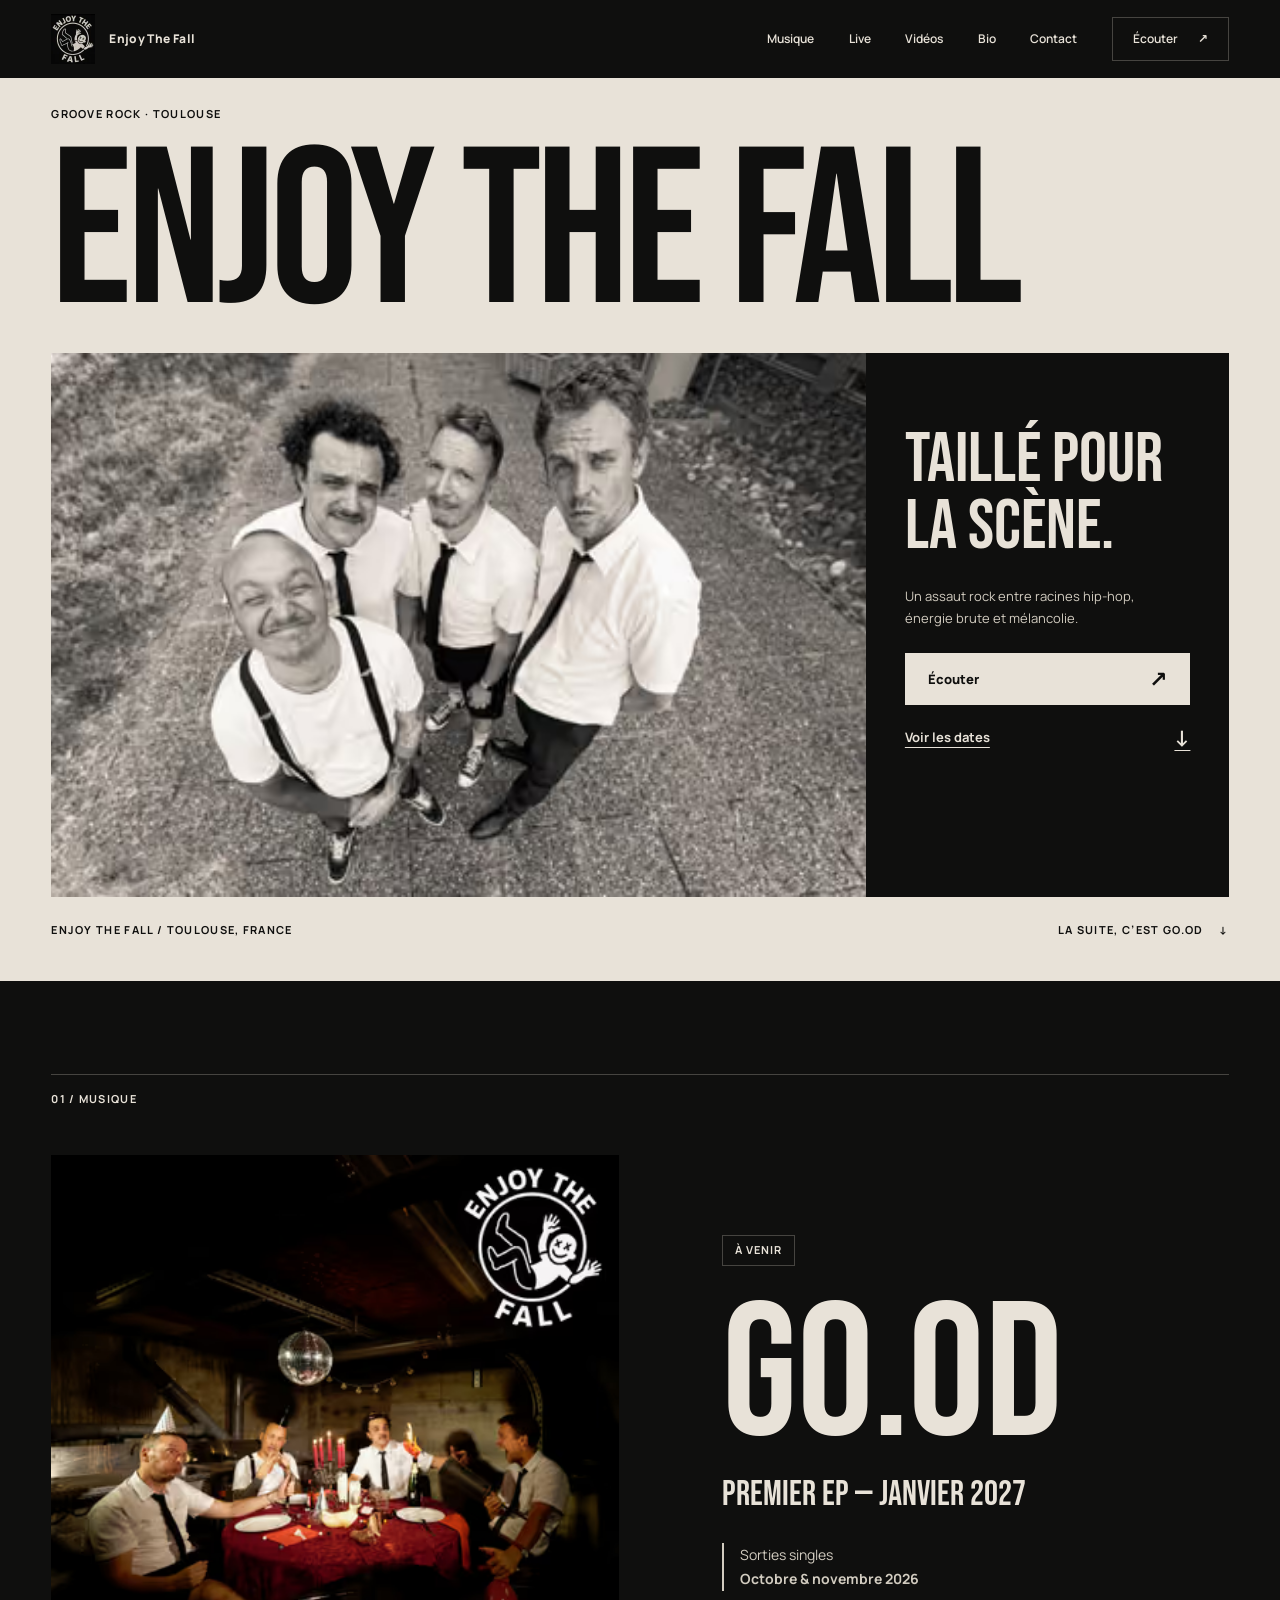
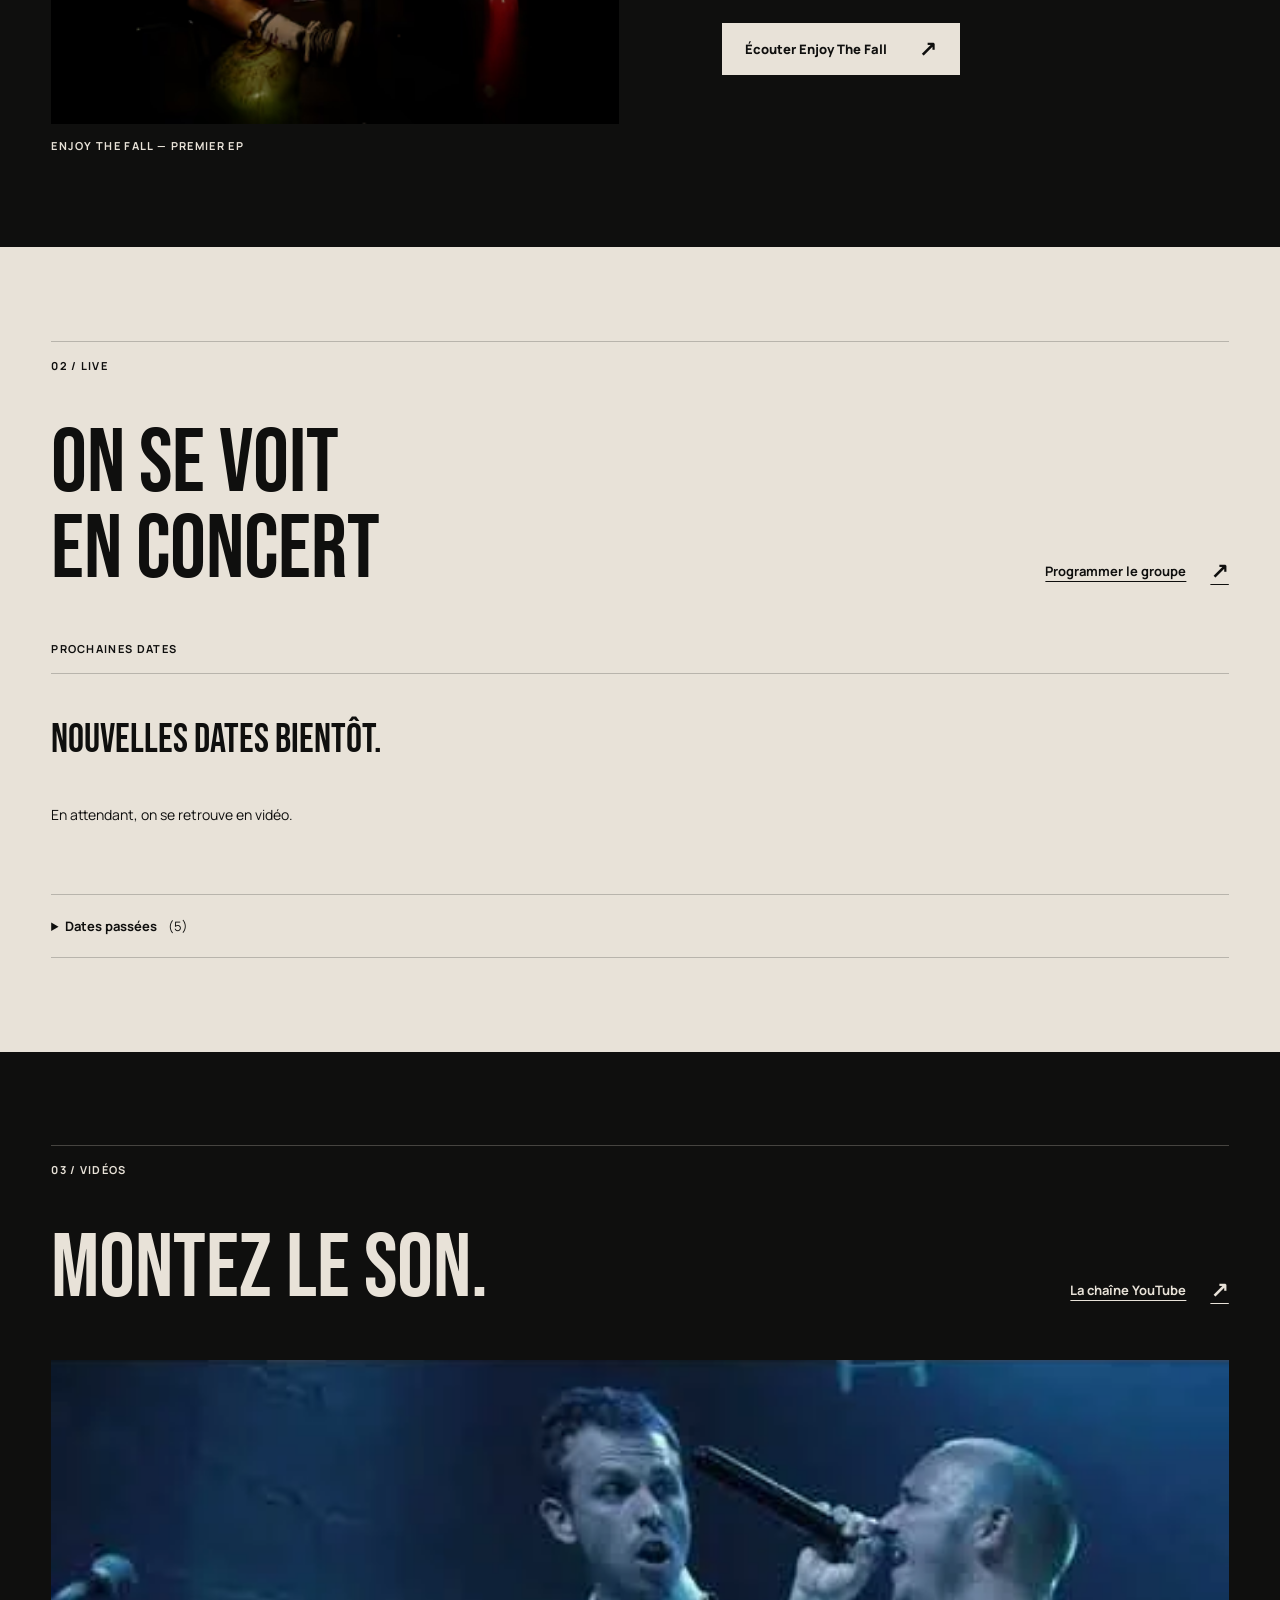
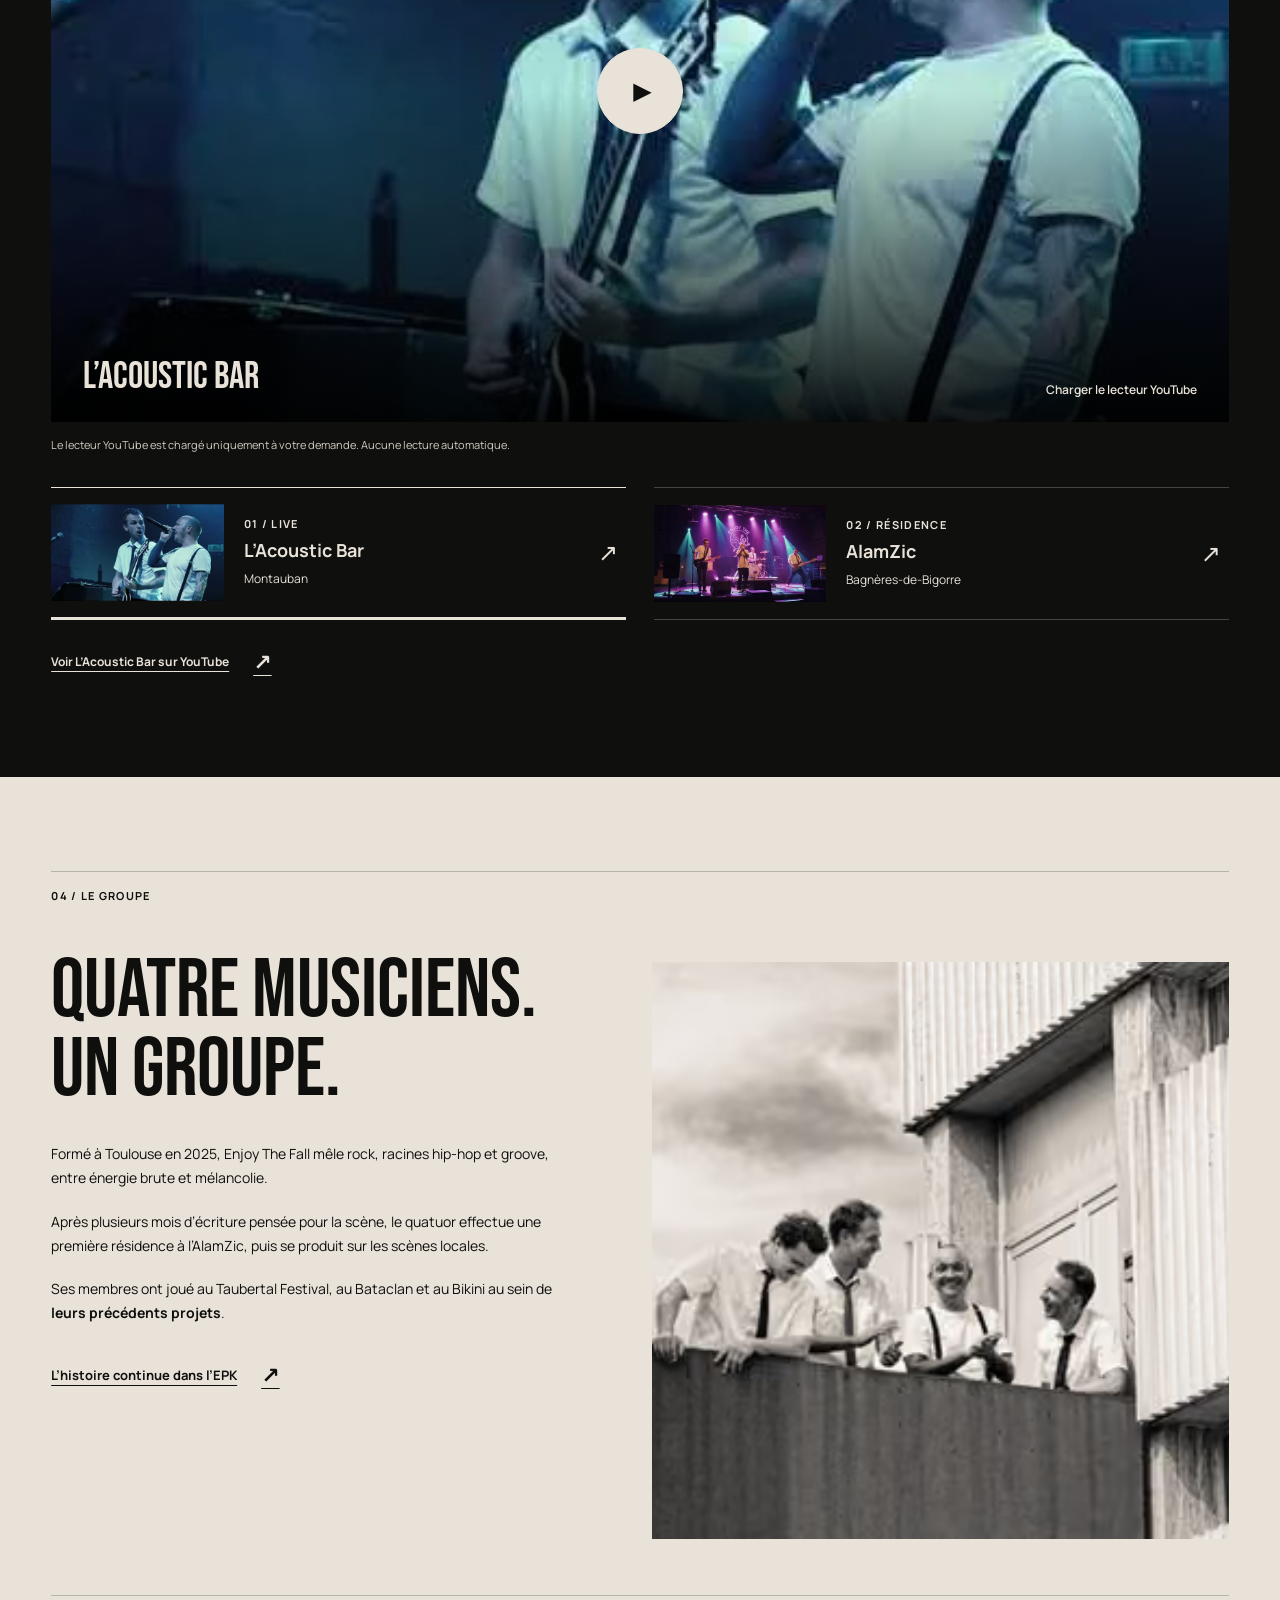
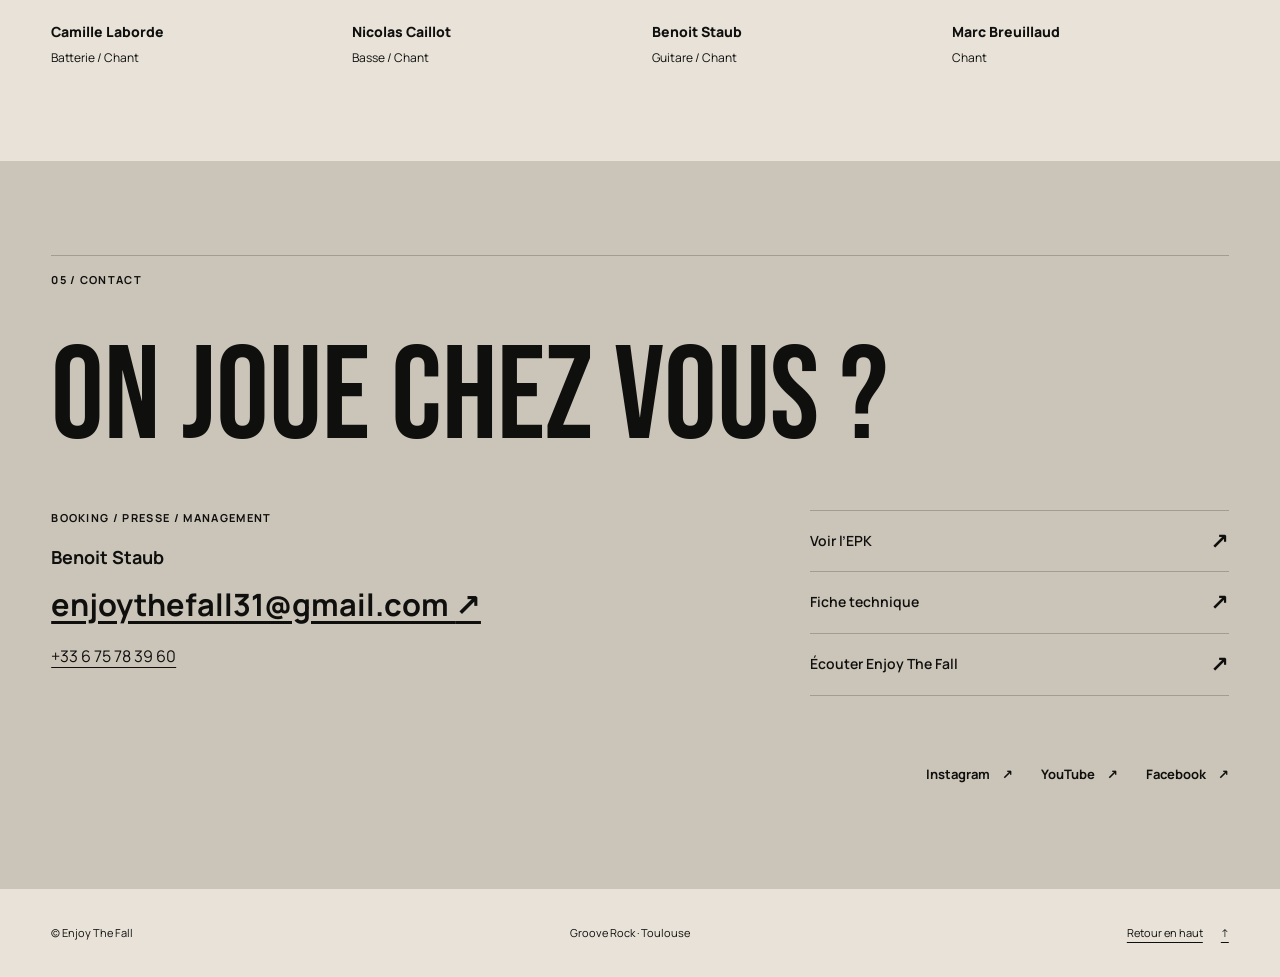
==== index.html @ 7d857353 "Agent Host changes for agents/site-build-and-inspection-process" ====
<!DOCTYPE html>
<html lang="fr">
<head>
  <meta charset="utf-8">
  <meta name="viewport" content="width=device-width, initial-scale=1">
  <title>Enjoy The Fall — Groupe Groove Rock à Toulouse | GO.OD</title>
  <meta name="description" content="Enjoy The Fall, quatuor groove rock de Toulouse aux racines hip-hop. Découvrez le live, les vidéos et GO.OD, premier EP prévu en janvier 2027.">
  <meta name="robots" content="index, follow">
  <!-- URL de publication configurable avec tools/configure-domain.mjs. -->
  <link rel="canonical" href="https://calabo-act21.github.io/enjoy-the-fall-codex-project/">
  <meta property="og:type" content="website">
  <meta property="og:locale" content="fr_FR">
  <meta property="og:site_name" content="Enjoy The Fall">
  <meta property="og:title" content="Enjoy The Fall — Groove Rock · Toulouse">
  <meta property="og:description" content="Du groove, de l’énergie brute, des racines hip-hop. Live, vidéos et GO.OD, premier EP prévu en janvier 2027.">
  <meta property="og:url" content="https://calabo-act21.github.io/enjoy-the-fall-codex-project/">
  <meta property="og:image" content="https://calabo-act21.github.io/enjoy-the-fall-codex-project/assets/images/social.jpg">
  <meta property="og:image:width" content="1200">
  <meta property="og:image:height" content="630">
  <meta property="og:image:alt" content="Les quatre membres d’Enjoy The Fall, photographiés en plongée.">
  <meta name="twitter:card" content="summary_large_image">
  <meta name="twitter:title" content="Enjoy The Fall — Groove Rock · Toulouse">
  <meta name="twitter:description" content="Un assaut rock aux racines hip-hop. Découvrez le groupe, les dates et le premier EP GO.OD, prévu en janvier 2027.">
  <meta name="twitter:image" content="https://calabo-act21.github.io/enjoy-the-fall-codex-project/assets/images/social.jpg">
  <meta name="twitter:image:alt" content="Les quatre membres d’Enjoy The Fall, photographiés en plongée.">
  <meta name="theme-color" content="#0f0f0e">
  <link rel="icon" type="image/png" sizes="32x32" href="assets/icons/favicon-32.png">
  <link rel="apple-touch-icon" href="assets/icons/apple-touch-icon.png">
  <link rel="manifest" href="site.webmanifest">
  <link rel="preload" href="assets/fonts/bebas-neue-latin.woff2" as="font" type="font/woff2" crossorigin>
  <script>document.documentElement.classList.add("js");</script>
  <link rel="stylesheet" href="styles.css">
  <script src="script.js" defer></script>
  <script type="application/ld+json">
  {
    "@context": "https://schema.org",
    "@type": "MusicGroup",
    "@id": "https://calabo-act21.github.io/enjoy-the-fall-codex-project/#groupe",
    "name": "Enjoy The Fall",
    "url": "https://calabo-act21.github.io/enjoy-the-fall-codex-project/",
    "description": "Quatuor toulousain formé en 2025, entre groove rock, racines hip-hop, énergie brute et mélancolie.",
    "foundingDate": "2025",
    "foundingLocation": {"@type": "Place", "name": "Toulouse, France"},
    "genre": ["Rock", "Groove Rock"],
    "image": "https://calabo-act21.github.io/enjoy-the-fall-codex-project/assets/images/social.jpg",
    "logo": "https://calabo-act21.github.io/enjoy-the-fall-codex-project/assets/icons/icon-512.png",
    "member": [
      {"@type": "Person", "name": "Camille Laborde", "jobTitle": "Batterie / Chant"},
      {"@type": "Person", "name": "Nicolas Caillot", "jobTitle": "Basse / Chant"},
      {"@type": "Person", "name": "Benoit Staub", "jobTitle": "Guitare / Chant"},
      {"@type": "Person", "name": "Marc Breuillaud", "jobTitle": "Chant"}
    ],
    "sameAs": [
      "https://www.facebook.com/profile.php?id=61582403791190",
      "https://www.instagram.com/enjoy_the_fall_/",
      "https://www.youtube.com/@EnjoyTheFall.31"
    ],
    "contactPoint": {
      "@type": "ContactPoint",
      "contactType": "Booking / Presse / Management",
      "email": "enjoythefall31@gmail.com",
      "telephone": "+33675783960"
    }
  }
  </script>
</head>
<body>
  <a class="skip-link" href="#contenu">Aller au contenu</a>
  <header class="site-header">
    <a class="brand" href="#accueil" aria-label="Enjoy The Fall — accueil">
      <img src="assets/images/logo.webp" alt="" width="44" height="50">
      <span>Enjoy The Fall</span>
    </a>
    <button class="menu-toggle" type="button" aria-expanded="false" aria-controls="navigation" hidden>Menu <span aria-hidden="true">+</span></button>
    <nav id="navigation" aria-label="Navigation principale">
      <a href="#musique">Musique</a>
      <a href="#live">Live</a>
      <a href="#videos">Vidéos</a>
      <a href="#bio">Bio</a>
      <a href="#contact">Contact</a>
      <a class="nav-cta" href="https://push.fm/fl/enjoythefall">Écouter <span aria-hidden="true">↗</span></a>
    </nav>
  </header>

  <main id="contenu" tabindex="-1">
    <section class="hero wrap" id="accueil" aria-labelledby="hero-title">
      <div class="eyebrow hero-kicker"><span>Groove Rock · Toulouse</span><span aria-hidden="true"></span></div>
      <h1 id="hero-title">Enjoy The Fall</h1>
      <div class="hero-grid">
        <picture>
          <source type="image/avif" srcset="assets/images/hero-400.avif 400w, assets/images/hero-640.avif 640w, assets/images/hero-960.avif 960w, assets/images/hero-1280.avif 1280w, assets/images/hero-1920.avif 1920w" sizes="(min-width: 1600px) 1020px, (min-width: 900px) 64vw, (min-width: 500px) 92vw, calc(100vw - 40px)">
          <img class="hero-photo" src="assets/images/hero-1280.webp" srcset="assets/images/hero-400.webp 400w, assets/images/hero-640.webp 640w, assets/images/hero-960.webp 960w, assets/images/hero-1280.webp 1280w, assets/images/hero-1920.webp 1920w" sizes="(min-width: 1600px) 1020px, (min-width: 900px) 64vw, (min-width: 500px) 92vw, calc(100vw - 40px)" width="2048" height="1365" alt="Enjoy The Fall : les quatre musiciens en chemises blanches, regards tournés vers l’objectif." fetchpriority="high">
        </picture>
        <div class="hero-note">
          <p class="display hero-statement">Taillé pour la scène.</p>
          <p>Un assaut rock entre racines hip-hop, énergie brute et mélancolie.</p>
          <div class="hero-actions">
            <a class="button button-light" href="https://push.fm/fl/enjoythefall">Écouter <span aria-hidden="true">↗</span></a>
            <a class="text-link" href="#live">Voir les dates <span aria-hidden="true">↓</span></a>
          </div>
        </div>
      </div>
      <div class="hero-caption eyebrow"><span>Enjoy The Fall / Toulouse, France</span><a href="#musique">La suite, c’est GO.OD <span aria-hidden="true">↓</span></a></div>
    </section>

    <section class="release dark section" id="musique" aria-labelledby="release-title">
      <div class="wrap">
        <div class="section-top"><span class="eyebrow">01 / Musique</span><span class="eyebrow" aria-hidden="true"></span></div>
        <div class="release-grid">
          <figure class="release-art">
            <picture>
              <source type="image/avif" srcset="assets/images/good-400.avif 400w, assets/images/good-640.avif 640w, assets/images/good-960.avif 960w, assets/images/good-1280.avif 1280w" sizes="(min-width: 1600px) 710px, (min-width: 600px) 45vw, (min-width: 500px) 92vw, calc(100vw - 40px)">
              <img src="assets/images/good-1280.webp" srcset="assets/images/good-400.webp 400w, assets/images/good-640.webp 640w, assets/images/good-960.webp 960w, assets/images/good-1280.webp 1280w" sizes="(min-width: 1600px) 710px, (min-width: 600px) 45vw, (min-width: 500px) 92vw, calc(100vw - 40px)" width="2048" height="2048" alt="Visuel de GO.OD : Enjoy The Fall autour d’une table de fête, sous une boule à facettes." loading="lazy" decoding="async">
            </picture>
            <figcaption class="eyebrow">Enjoy The Fall — Premier EP</figcaption>
          </figure>
          <div class="release-copy">
            <span class="tag">À venir</span>
            <h2 id="release-title">GO.OD</h2>
            <p class="release-date display">Premier EP — Janvier 2027</p>
            <p class="release-singles">Sorties singles<br><strong>Octobre &amp; novembre 2026</strong></p>
            <a class="button button-light" href="https://push.fm/fl/enjoythefall">Écouter Enjoy The Fall <span aria-hidden="true">↗</span></a>
          </div>
        </div>
      </div>
    </section>

    <section class="live section wrap" id="live" aria-labelledby="live-title">
      <div class="section-top"><span class="eyebrow">02 / Live</span><span class="eyebrow" aria-hidden="true"></span></div>
      <div class="section-heading">
        <h2 id="live-title">On se voit<br>en concert</h2>
        <a class="text-link" href="#contact">Programmer le groupe <span aria-hidden="true">↗</span></a>
      </div>
      <div id="live-dynamic" hidden>
        <h3 class="eyebrow agenda-title">Prochaines dates</h3>
        <ul id="upcoming-shows" class="show-list"></ul>
        <p id="no-shows" class="empty-state" hidden>Nouvelles dates bientôt.<br><span>En attendant, on se retrouve en vidéo.</span></p>
        <details class="past-shows">
          <summary>Dates passées <span id="past-count"></span></summary>
          <ul id="past-shows" class="show-list"></ul>
        </details>
      </div>
      <div id="live-static">
        <h3 class="eyebrow agenda-title">L’agenda — repères 2025 / 2026</h3>
        <ul class="show-list">
          <li><time datetime="2026-10-03">03 octobre 2026</time><div><h3>Le Survolté Festival</h3></div><a class="show-note text-link" href="https://lesurvoltefestival.org/">Site du festival</a></li>
          <li><time datetime="2026-06-25">25 juin 2026</time><div><h3>Little O’Clock</h3><p>Toulouse</p></div></li>
          <li><time datetime="2026-05-07">07 mai 2026</time><div><h3>L’Engrenage</h3><p>Balma</p></div></li>
          <li><time datetime="2026-04-25">25 avril 2026</time><div><h3>L’Acoustic Bar</h3><p>Montauban</p></div></li>
          <li><time datetime="2025-11">Novembre 2025</time><div><h3>AlamZic</h3><p>Bagnères-de-Bigorre</p></div></li>
        </ul>
      </div>
    </section>

    <section class="videos dark section" id="videos" aria-labelledby="videos-title">
      <div class="wrap">
        <div class="section-top"><span class="eyebrow">03 / Vidéos</span><span class="eyebrow" aria-hidden="true"></span></div>
        <div class="section-heading">
          <h2 id="videos-title">Montez le son.</h2>
          <a class="text-link" href="https://www.youtube.com/@EnjoyTheFall.31">La chaîne YouTube <span aria-hidden="true">↗</span></a>
        </div>
        <div class="video-player" id="video-player">
          <a class="video-facade" id="video-load" href="https://youtu.be/vGwLCD93alA">
            <img src="assets/images/video-acoustic.webp" width="480" height="360" alt="" loading="lazy">
            <span class="play-icon" aria-hidden="true">▶</span>
            <span class="facade-caption">L’Acoustic Bar <span>Voir sur YouTube</span></span>
          </a>
        </div>
        <p class="video-privacy" id="video-help">Le lecteur YouTube est chargé uniquement à votre demande. Aucune lecture automatique.</p>
        <p class="visually-hidden" id="video-status" role="status"></p>
        <div class="video-options" role="group" aria-label="Choisir une vidéo">
          <a class="video-option" href="https://youtu.be/vGwLCD93alA" data-video-id="vGwLCD93alA" data-title="L’Acoustic Bar" data-image="assets/images/video-acoustic.webp">
            <img src="assets/images/video-acoustic.webp" alt="" width="480" height="360" loading="lazy">
            <span><span class="eyebrow">01 / Live</span><strong>L’Acoustic Bar</strong><span>Montauban</span></span><span class="option-arrow" aria-hidden="true">↗</span>
          </a>
          <a class="video-option" href="https://youtu.be/pKaZUr1MH4o" data-video-id="pKaZUr1MH4o" data-title="AlamZic" data-image="assets/images/video-alamzic.webp">
            <img src="assets/images/video-alamzic.webp" alt="" width="480" height="360" loading="lazy">
            <span><span class="eyebrow">02 / Résidence</span><strong>AlamZic</strong><span>Bagnères-de-Bigorre</span></span><span class="option-arrow" aria-hidden="true">↗</span>
          </a>
        </div>
        <a class="text-link video-external" id="video-external" href="https://youtu.be/vGwLCD93alA">Voir L’Acoustic Bar sur YouTube <span aria-hidden="true">↗</span></a>
      </div>
    </section>

    <section class="bio section wrap" id="bio" aria-labelledby="bio-title">
      <div class="section-top"><span class="eyebrow">04 / Le groupe</span><span class="eyebrow" aria-hidden="true"></span></div>
      <div class="bio-grid">
        <div class="bio-copy">
          <h2 id="bio-title">Quatre Musiciens.<br>Un groupe.</h2>
          <p>Formé à Toulouse en 2025, Enjoy The Fall mêle rock, racines hip-hop et groove, entre énergie brute et mélancolie.</p>
          <p>Après plusieurs mois d’écriture pensée pour la scène, le quatuor effectue une première résidence à l’AlamZic, puis se produit sur les scènes locales.</p>
          <p>Ses membres ont joué au Taubertal Festival, au Bataclan et au Bikini au sein de <strong>leurs précédents projets</strong>.</p>
          <a class="text-link" href="https://www.canva.com/design/DAHS1Ci-k8A/EWjfq9eXTHCa2ak3pogOVA/view">L’histoire continue dans l’EPK <span aria-hidden="true">↗</span></a>
        </div>
        <figure class="bio-photo">
          <picture>
            <source type="image/avif" srcset="assets/images/bio-400.avif 400w, assets/images/bio-640.avif 640w, assets/images/bio-960.avif 960w, assets/images/bio-1280.avif 1280w" sizes="(min-width: 1600px) 720px, (min-width: 900px) 46vw, (min-width: 500px) 92vw, calc(100vw - 40px)">
            <img src="assets/images/bio-1280.webp" srcset="assets/images/bio-400.webp 400w, assets/images/bio-640.webp 640w, assets/images/bio-960.webp 960w, assets/images/bio-1280.webp 1280w" sizes="(min-width: 1600px) 720px, (min-width: 900px) 46vw, (min-width: 500px) 92vw, calc(100vw - 40px)" width="2048" height="1365" alt="Les quatre membres d’Enjoy The Fall partagent un moment complice sur un balcon de béton." loading="lazy" decoding="async">
          </picture>
        </figure>
      </div>
      <dl class="members">
        <div><dt>Camille Laborde</dt><dd>Batterie / Chant</dd></div>
        <div><dt>Nicolas Caillot</dt><dd>Basse / Chant</dd></div>
        <div><dt>Benoit Staub</dt><dd>Guitare / Chant</dd></div>
        <div><dt>Marc Breuillaud</dt><dd>Chant</dd></div>
      </dl>
    </section>

    <section class="contact section" id="contact" aria-labelledby="contact-title">
      <div class="wrap">
        <div class="section-top"><span class="eyebrow">05 / Contact</span><span class="eyebrow" aria-hidden="true"></span></div>
        <h2 id="contact-title">On joue chez vous ?</h2>
        <div class="contact-grid">
          <div>
            <p class="eyebrow">Booking / Presse / Management</p>
            <p class="contact-name">Benoit Staub</p>
            <a class="contact-email" href="mailto:enjoythefall31@gmail.com">enjoythefall31@gmail.com <span aria-hidden="true">↗</span></a>
            <a class="contact-phone" href="tel:+33675783960">+33&nbsp;6&nbsp;75&nbsp;78&nbsp;39&nbsp;60</a>
          </div>
          <div class="resources">
            <a href="https://www.canva.com/design/DAHS1Ci-k8A/EWjfq9eXTHCa2ak3pogOVA/view">Voir l’EPK <span aria-hidden="true">↗</span></a>
            <a href="https://drive.google.com/file/d/1iUn2sh9PlJyh_9b2dCdLDOD0JUlmlmHV/view?usp=drive_link">Fiche technique <span aria-hidden="true">↗</span></a>
            <a href="https://push.fm/fl/enjoythefall">Écouter Enjoy The Fall <span aria-hidden="true">↗</span></a>
          </div>
        </div>
        <div class="contact-bottom">
          <p class="eyebrow" aria-hidden="true"></p>
          <div class="socials">
            <a href="https://www.instagram.com/enjoy_the_fall_/">Instagram <span aria-hidden="true">↗</span></a>
            <a href="https://www.youtube.com/@EnjoyTheFall.31">YouTube <span aria-hidden="true">↗</span></a>
            <a href="https://www.facebook.com/profile.php?id=61582403791190">Facebook <span aria-hidden="true">↗</span></a>
          </div>
        </div>
      </div>
    </section>
  </main>
  <footer class="site-footer wrap"><span>© Enjoy The Fall</span><span>Groove Rock · Toulouse</span><a href="#accueil">Retour en haut <span aria-hidden="true">↑</span></a></footer>
</body>
</html>
---- styles.css ----
@font-face {
  font-family: "Bebas Neue";
  src: url("assets/fonts/bebas-neue-latin.woff2") format("woff2");
  font-style: normal;
  font-weight: 400;
  font-display: swap;
}
@font-face {
  font-family: "Manrope";
  src: url("assets/fonts/manrope-latin.woff2") format("woff2");
  font-style: normal;
  font-weight: 400 800;
  font-display: swap;
}
:root {
  --color-ink: #0f0f0e;
  --color-ink-soft: #1a1a18;
  --color-bone: #d2ccc0;
  --color-paper: #e8e2d8;
  --color-paper-deep: #cbc4b8;
  --color-muted: #716d66;
  --color-line-dark: rgba(15, 15, 14, 0.22);
  --color-line-light: rgba(210, 204, 192, 0.28);
  --font-display: "Bebas Neue", Impact, sans-serif;
  --font-body: "Manrope", system-ui, sans-serif;
  --gutter: clamp(20px, 4vw, 64px);
}
* { box-sizing: border-box; }
html { scroll-behavior: smooth; scroll-padding-top: 100px; }
body { margin: 0; background: var(--color-paper); color: var(--color-ink); font: 400 16px/1.7 var(--font-body); }
body, button, a { -webkit-tap-highlight-color: transparent; }
[hidden] { display: none !important; }
::selection { background: var(--color-ink); color: var(--color-paper); }
a { color: inherit; text-underline-offset: 5px; }
button { font: inherit; color: inherit; cursor: pointer; }
a, button, summary { touch-action: manipulation; }
a:focus-visible, button:focus-visible, summary:focus-visible, iframe:focus-visible { outline: 3px solid currentColor; outline-offset: 5px; }
img { display: block; width: 100%; height: auto; }
figure, p, h1, h2, h3, dl, dd { margin: 0; }
h1, h2, .display { font-family: var(--font-display); font-weight: 400; line-height: .95; }
h2 { font-size: clamp(52px, 7vw, 108px); }
p + p { margin-top: 20px; }
strong { font-weight: 700; }
.wrap { max-width: 1600px; margin-inline: auto; padding-inline: var(--gutter); }
.section { padding-block: clamp(64px, 7.3vw, 112px); }
.eyebrow { font-size: 11px; line-height: 1.5; font-weight: 700; text-transform: uppercase; letter-spacing: .12em; }
.dark { background: var(--color-ink); color: var(--color-paper); }
.dark ::selection { background: var(--color-paper); color: var(--color-ink); }
.section-top { display: flex; justify-content: space-between; gap: 24px; border-top: 1px solid var(--color-line-dark); padding-top: 16px; margin-bottom: 48px; }
.dark .section-top { border-color: var(--color-line-light); }
.section-heading { display: flex; align-items: end; justify-content: space-between; gap: 32px; margin-bottom: 48px; }
.text-link { display: inline-flex; align-items: center; justify-content: space-between; gap: 24px; font-size: 13px; font-weight: 700; min-height: 44px; text-decoration-thickness: 1px; }
.text-link span, .button span, .resources span { font-size: 22px; line-height: 1; }
.button { display: inline-flex; justify-content: space-between; align-items: center; gap: 32px; min-height: 52px; padding: 13px 22px; font-size: 13px; font-weight: 800; text-decoration: none; border: 1px solid; transition: background .2s, color .2s; }
.button-light { background: var(--color-paper); color: var(--color-ink); border-color: var(--color-paper); }
.button-light:hover { background: var(--color-ink); color: var(--color-paper); }
.skip-link { position: fixed; left: 20px; top: -100px; z-index: 10; padding: 14px 20px; background: var(--color-paper); color: var(--color-ink); }
.skip-link:focus { top: 15px; }
.site-header { position: sticky; top: 0; z-index: 5; min-height: 78px; display: flex; align-items: center; justify-content: space-between; gap: 20px; background: var(--color-ink); color: var(--color-paper); padding: 10px var(--gutter); }
.brand { display: flex; align-items: center; gap: 14px; text-decoration: none; }
.brand img { width: 44px; height: 50px; object-fit: contain; }
.brand span { font-size: 12px; font-weight: 800; letter-spacing: .03em; }
nav { display: flex; align-items: center; gap: clamp(18px, 2.7vw, 40px); }
nav a { display: inline-flex; align-items: center; min-height: 44px; font-size: 12px; font-weight: 600; text-decoration: none; }
nav a:hover, .socials a:hover { text-decoration: underline; }
.nav-cta { border: 1px solid var(--color-line-light); padding-inline: 20px; gap: 20px; }
.menu-toggle { background: transparent; border: 1px solid var(--color-line-light); padding: 8px 14px; min-height: 44px; font-size: 12px; }
.menu-toggle span { margin-left: 18px; font-size: 20px; }
.hero { padding-top: 28px; padding-bottom: 28px; }
.hero-kicker { display: flex; justify-content: space-between; gap: 20px; }
h1 { font-size: clamp(58px, 17.35vw, 272px); text-transform: uppercase; letter-spacing: -.025em; white-space: nowrap; margin-block: 20px 24px; line-height: .84; }
.hero-grid { display: grid; grid-template-columns: minmax(0, 2.25fr) minmax(0, 1fr); background: var(--color-ink); color: var(--color-paper); }
.hero-grid picture { display: flex; }
.hero-photo { object-fit: cover; object-position: 50% 45%; aspect-ratio: 1.5; }
.hero-note { display: flex; flex-direction: column; align-items: flex-start; padding: clamp(24px, 3vw, 48px); }
.hero-note > .eyebrow { margin-bottom: auto; }
.hero-statement { font-size: clamp(44px, 5.5vw, 88px); margin-top: 36px; }
.hero-statement span { display: inline-block; }
.hero-note > p:not(.display) { font-size: 13px; max-width: 29ch; margin-block: 24px; color: var(--color-bone); }
.hero-actions { display: flex; flex-direction: column; gap: 10px; width: 100%; }
.hero-caption { display: flex; justify-content: space-between; gap: 20px; margin-top: 12px; align-items: center; }
.hero-caption a { display: inline-flex; align-items: center; min-height: 44px; gap: 16px; text-decoration: none; }
.release-grid { display: grid; grid-template-columns: 1.12fr 1fr; align-items: center; gap: clamp(40px, 8vw, 128px); }
.release-art img { aspect-ratio: 1; }
figcaption { margin-top: 14px; }
.tag { display: inline-block; border: 1px solid var(--color-line-light); padding: 5px 12px; font-size: 11px; font-weight: 700; text-transform: uppercase; letter-spacing: .1em; }
.release-copy h2 { font-size: clamp(110px, 15vw, 232px); line-height: 1; margin-top: 16px; }
.release-date { font-size: clamp(26px, 2.7vw, 42px); line-height: 1.2; margin-bottom: 28px; }
.release-copy > p:not(.display) { color: var(--color-bone); font-size: 14px; max-width: 39ch; }
.release-singles { margin-block: 28px 32px; border-left: 2px solid var(--color-bone); padding-left: 16px; }
.agenda-title { margin-bottom: 16px; }
.show-list { list-style: none; padding: 0; margin: 0; }
.show-list li { display: grid; grid-template-columns: 200px 1fr auto; gap: 28px; align-items: center; border-top: 1px solid var(--color-line-dark); padding-block: 26px; }
.show-list time { font-family: var(--font-display); font-size: 30px; line-height: 1.1; }
.show-list h3 { font-size: clamp(18px, 2.3vw, 30px); font-weight: 700; line-height: 1.3; }
.show-list p { font-size: 13px; margin-top: 7px; }
.show-list .show-note { font-size: 11px; padding: 7px 12px; border: 1px solid var(--color-line-dark); }
.past-shows { border-top: 1px solid var(--color-line-dark); border-bottom: 1px solid var(--color-line-dark); margin-top: 20px; }
summary { cursor: pointer; padding-block: 20px; font-size: 13px; font-weight: 700; }
summary span { font-weight: 400; margin-left: 8px; }
.past-shows .show-list h3 { font-size: 18px; }
.past-shows .show-list time { font-size: 24px; }
.empty-state { font-family: var(--font-display); font-size: 40px; border-top: 1px solid var(--color-line-dark); padding-block: 32px; }
.empty-state span { font: 400 14px var(--font-body); }
.video-player { aspect-ratio: 16 / 9; background: var(--color-ink-soft); position: relative; }
.video-facade { position: relative; display: block; width: 100%; height: 100%; padding: 0; border: 0; background: var(--color-ink-soft); text-decoration: none; overflow: hidden; color: var(--color-paper); }
.video-facade > img { height: 100%; object-fit: cover; }
.video-facade::after { content: ""; position: absolute; inset: 50% 0 0; background: linear-gradient(transparent, rgba(0,0,0,.9)); pointer-events: none; }
.play-icon { position: absolute; inset: 50% auto auto 50%; transform: translate(-50%, -50%); display: grid; place-items: center; width: 86px; height: 86px; padding-left: 5px; border: 1px solid var(--color-paper); border-radius: 50%; color: var(--color-ink); background: var(--color-paper); font-size: 24px; transition: transform .2s; z-index: 1; }
.video-facade:hover .play-icon { transform: translate(-50%, -50%) scale(1.08); }
.facade-caption { position: absolute; left: 32px; right: 32px; bottom: 24px; z-index: 1; display: flex; justify-content: space-between; align-items: end; gap: 16px; font-family: var(--font-display); font-size: 38px; text-align: left; line-height: 1.1; }
.facade-caption > span { font: 600 12px var(--font-body); }
.video-player iframe { width: 100%; height: 100%; border: 0; }
.video-privacy { margin-top: 14px; color: var(--color-bone); font-size: 11px; }
.video-options { display: grid; grid-template-columns: 1fr 1fr; gap: 28px; margin-top: 32px; }
.video-option { display: flex; width: 100%; gap: 20px; padding: 16px 0; align-items: center; text-align: left; background: transparent; border: 0; border-block: 1px solid var(--color-line-light); text-decoration: none; }
.video-option[aria-pressed="true"] { border-color: var(--color-paper); border-bottom-width: 3px; }
.video-option > img { width: 30%; aspect-ratio: 16 / 9; object-fit: cover; }
.video-option > span:not(.option-arrow) { display: flex; flex-direction: column; gap: 3px; font-size: 12px; }
.video-option strong { font-size: 18px; }
.option-arrow { margin-left: auto; margin-right: 8px; font-size: 24px; }
.video-external, .video-extra { margin-top: 20px; margin-right: 30px; font-size: 12px; }
.bio-grid { display: grid; grid-template-columns: 1fr 1.1fr; gap: clamp(40px, 6vw, 96px); align-items: start; }
.bio-copy h2 { font-size: clamp(54px, 6.5vw, 100px); margin-bottom: 32px; }
.bio-copy p { max-width: 56ch; font-size: 14px; }
.bio-copy .intro { font-size: 20px; font-weight: 600; line-height: 1.5; }
.bio-copy .text-link { margin-top: 28px; }
.bio-photo { margin-top: 10px; }
.bio-photo img { aspect-ratio: 1; object-fit: cover; object-position: 48% 50%; }
.members { display: grid; grid-template-columns: repeat(4, 1fr); gap: 24px; margin-top: 56px; border-top: 1px solid var(--color-line-dark); padding-top: 24px; }
.members dt { font-size: 14px; font-weight: 800; }
.members dd { font-size: 12px; margin-top: 4px; }
.contact { background: var(--color-paper-deep); }
.contact h2 { font-size: clamp(60px, 10.3vw, 160px); margin-bottom: 48px; }
.contact-grid { display: grid; grid-template-columns: 1.7fr 1fr; gap: 48px; }
.contact-name { margin-top: 16px; font-size: 18px; font-weight: 700; }
.contact-email { display: block; width: fit-content; font-size: clamp(16px, 2.4vw, 36px); font-weight: 700; margin-block: 8px; overflow-wrap: anywhere; line-height: 1.5; }
.contact-phone { display: inline-flex; align-items: center; min-height: 44px; font-size: 16px; }
.resources a { display: flex; align-items: center; justify-content: space-between; min-height: 62px; border-bottom: 1px solid var(--color-line-dark); text-decoration: none; font-weight: 600; font-size: 14px; }
.resources a:first-child { border-top: 1px solid var(--color-line-dark); }
.resources a:hover { padding-inline: 8px; }
.contact-bottom { margin-top: 56px; display: flex; justify-content: space-between; align-items: center; gap: 24px; }
.socials { display: flex; gap: 28px; flex-wrap: wrap; }
.socials a { display: inline-flex; align-items: center; min-height: 44px; gap: 12px; font-size: 13px; font-weight: 700; text-decoration: none; }
.site-footer { padding-block: 22px; display: flex; align-items: center; justify-content: space-between; gap: 24px; font-size: 11px; }
.site-footer a { display: inline-flex; align-items: center; min-height: 44px; gap: 18px; }
.visually-hidden { position: absolute; width: 1px; height: 1px; padding: 0; margin: -1px; overflow: hidden; clip-path: inset(50%); white-space: nowrap; border: 0; }
.error-page { min-height: 100svh; display: grid; align-content: center; gap: 24px; padding-block: 60px; }
.error-page h1 { white-space: normal; font-size: clamp(72px, 15vw, 180px); }
.error-page .button { width: fit-content; background: var(--color-ink); color: var(--color-paper); }
@media (min-width: 1600px) { h1 { font-size: 250px; } }
@media (max-width: 1100px) and (min-width: 900px) {
  .hero-note { padding: 24px; }
  .hero-statement { margin-top: 24px; font-size: 56px; }
  .hero-note > p:not(.display) { margin-block: 18px; }
  .hero-grid { grid-template-columns: 1.8fr 1fr; }
}
@media (max-width: 899px) {
  .site-header { flex-wrap: wrap; }
  .site-header nav { width: 100%; flex-wrap: wrap; gap: 8px 24px; padding-bottom: 10px; }
  .js .site-header nav { display: none; }
  .site-header.enhanced nav.is-open { display: flex; }
  .menu-toggle:not([hidden]) { display: inline-flex; align-items: center; }
  .hero-grid { grid-template-columns: 1fr; }
  .hero-note { display: grid; grid-template-columns: 1fr 1fr; gap: 16px 32px; padding: 28px; }
  .hero-note > .eyebrow { grid-column: 1 / -1; }
  .hero-statement { font-size: 60px; grid-row: span 2; margin: 0; }
  .hero-note > p:not(.display) { margin: 0; }
  .hero-actions { align-self: end; }
  .release-grid { gap: 36px; }
  .release-copy h2 { font-size: 108px; }
  .release-date { font-size: 28px; }
  .show-list li { grid-template-columns: 150px 1fr; gap: 16px; }
  .show-note { grid-column: 2; justify-self: start; }
  .bio-grid { grid-template-columns: 1fr; gap: 36px; }
  .bio-copy { max-width: 650px; }
  .bio-photo img { aspect-ratio: 1.5; }
  .contact-grid { grid-template-columns: 1.3fr 1fr; gap: 32px; }
}
@media (max-width: 599px) {
  html { scroll-padding-top: 90px; }
  .site-header { min-height: 72px; }
  .brand img { width: 36px; height: 42px; }
  .site-header.enhanced nav { flex-direction: column; align-items: stretch; gap: 0; }
  nav a { min-height: 48px; border-bottom: 1px solid var(--color-line-light); }
  .nav-cta { margin-top: 12px; justify-content: space-between; }
  .hero { padding-top: 24px; padding-bottom: 16px; }
  .hero-kicker > span:last-child { display: none; }
  h1 { font-size: 17vw; margin-block: 20px; }
  .hero-note { grid-template-columns: 1fr; padding: 24px; gap: 20px; }
  .hero-note > .eyebrow { display: none; }
  .hero-statement { font-size: 44px; line-height: 1; grid-row: auto; }
  .hero-statement br { display: none; }
  .hero-note > p:not(.display) { max-width: 34ch; }
  .hero-actions { flex-direction: row; align-items: center; flex-wrap: wrap; gap: 14px 22px; }
  .hero-actions .button { gap: 28px; }
  .hero-actions .text-link { gap: 10px; font-size: 12px; }
  .hero-caption { font-size: 9px; gap: 8px; }
  .hero-caption > span { max-width: 15ch; }
  .hero-caption a { gap: 8px; }
  .section-top { margin-bottom: 32px; }
  .section-top > span:last-child { text-align: right; max-width: 19ch; }
  .section-heading { display: block; margin-bottom: 30px; }
  .section-heading .text-link { margin-top: 20px; }
  .release-grid { grid-template-columns: 1fr; }
  .release-copy h2 { font-size: 132px; }
  .release-date { font-size: 30px; }
  .show-list li { grid-template-columns: 92px minmax(0, 1fr); gap: 12px; padding-block: 24px; }
  .show-list time { font-size: 26px; }
  .show-list .show-note { font-size: 10px; padding: 5px 8px; }
  .play-icon { width: 56px; height: 56px; font-size: 18px; }
  .facade-caption { left: 16px; right: 16px; bottom: 14px; font-size: 24px; }
  .facade-caption > span { position: absolute; width: 1px; height: 1px; overflow: hidden; clip-path: inset(50%); white-space: nowrap; }
  .video-options { grid-template-columns: 1fr; gap: 8px; margin-top: 24px; }
  .video-option strong { font-size: 16px; }
  .video-external, .video-extra { margin-right: 0; gap: 12px; }
  .members { grid-template-columns: 1fr 1fr; gap: 24px 12px; margin-top: 32px; }
  .members dt { font-size: 12px; }
  .members dd { font-size: 11px; }
  .contact h2 { font-size: 16vw; margin-bottom: 36px; }
  .contact-grid { grid-template-columns: 1fr; }
  .contact-email { font-size: 18px; }
  .contact-bottom { display: block; margin-top: 40px; }
  .socials { gap: 20px; margin-top: 12px; }
  .socials a { font-size: 12px; gap: 8px; }
  .site-footer { flex-wrap: wrap; gap: 4px 24px; }
}
@media (prefers-reduced-motion: reduce) {
  html { scroll-behavior: auto; }
  *, *::before, *::after { transition: none !important; }
}
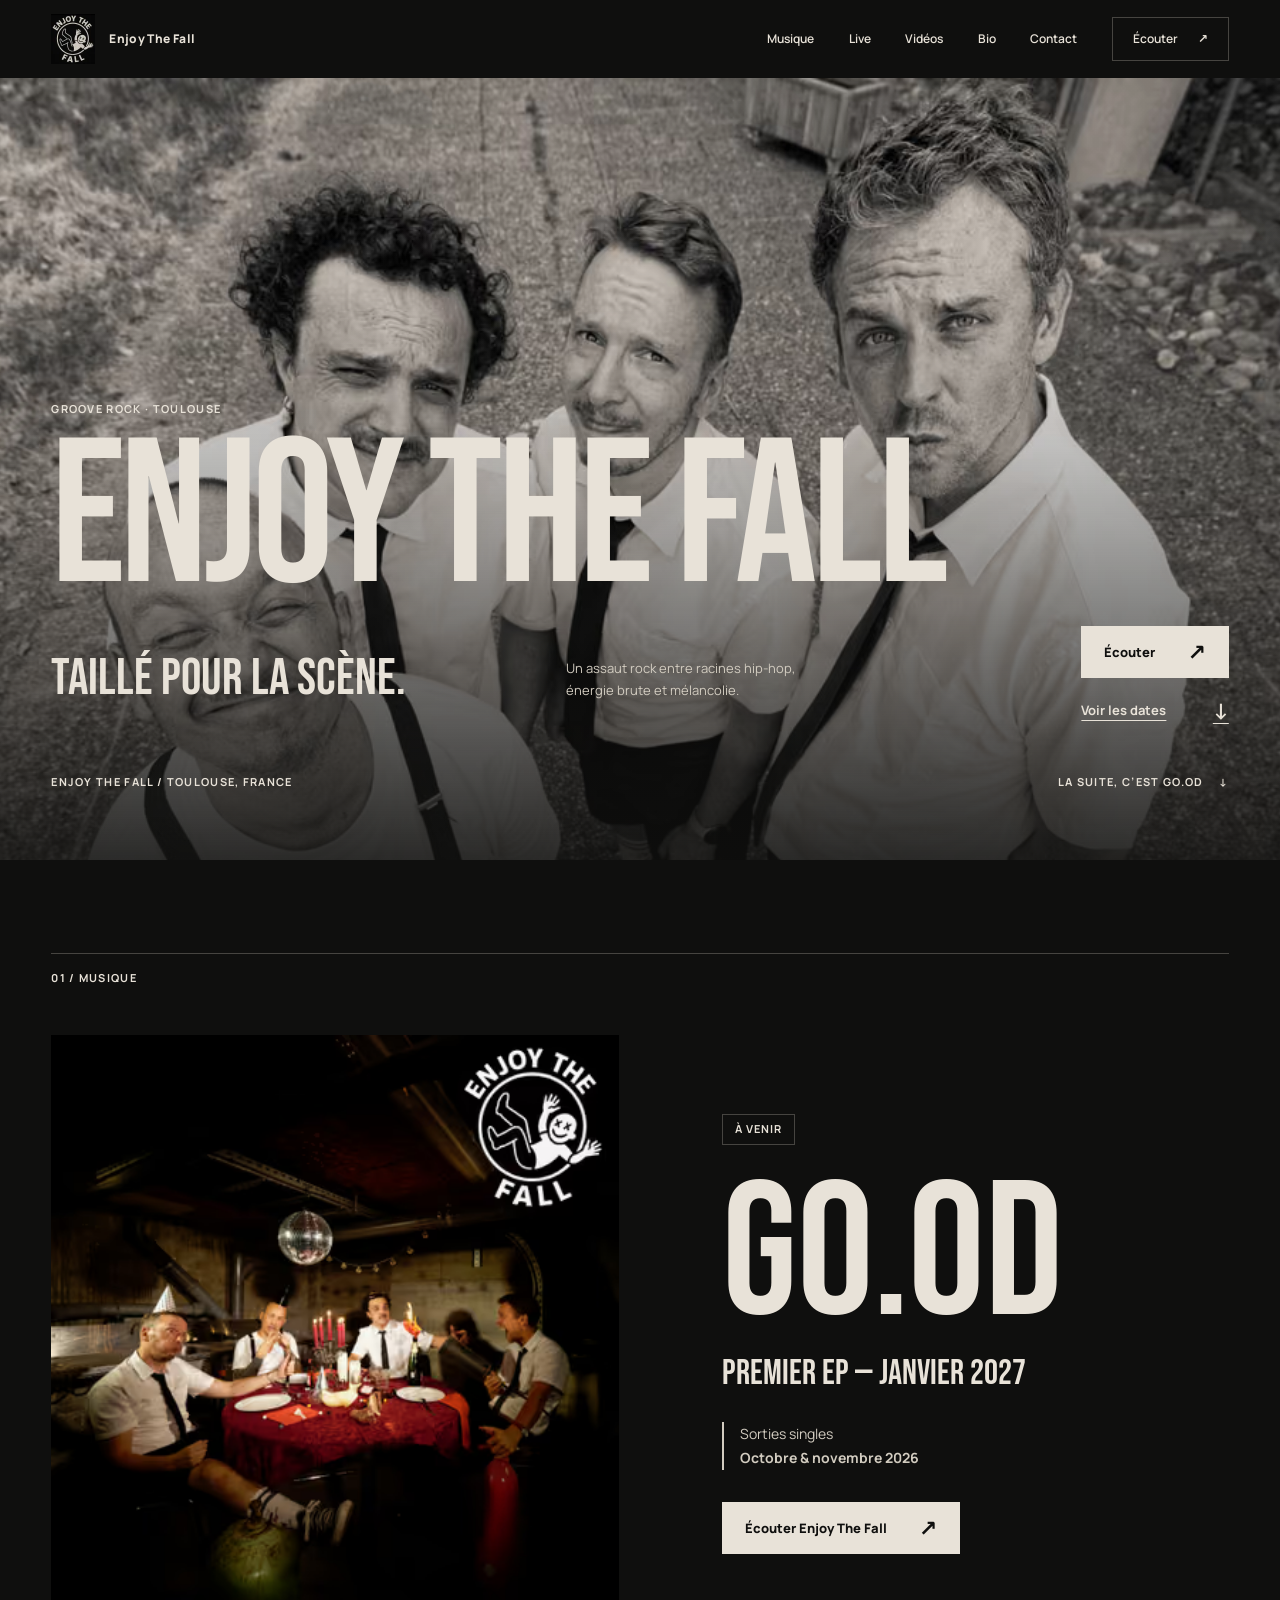
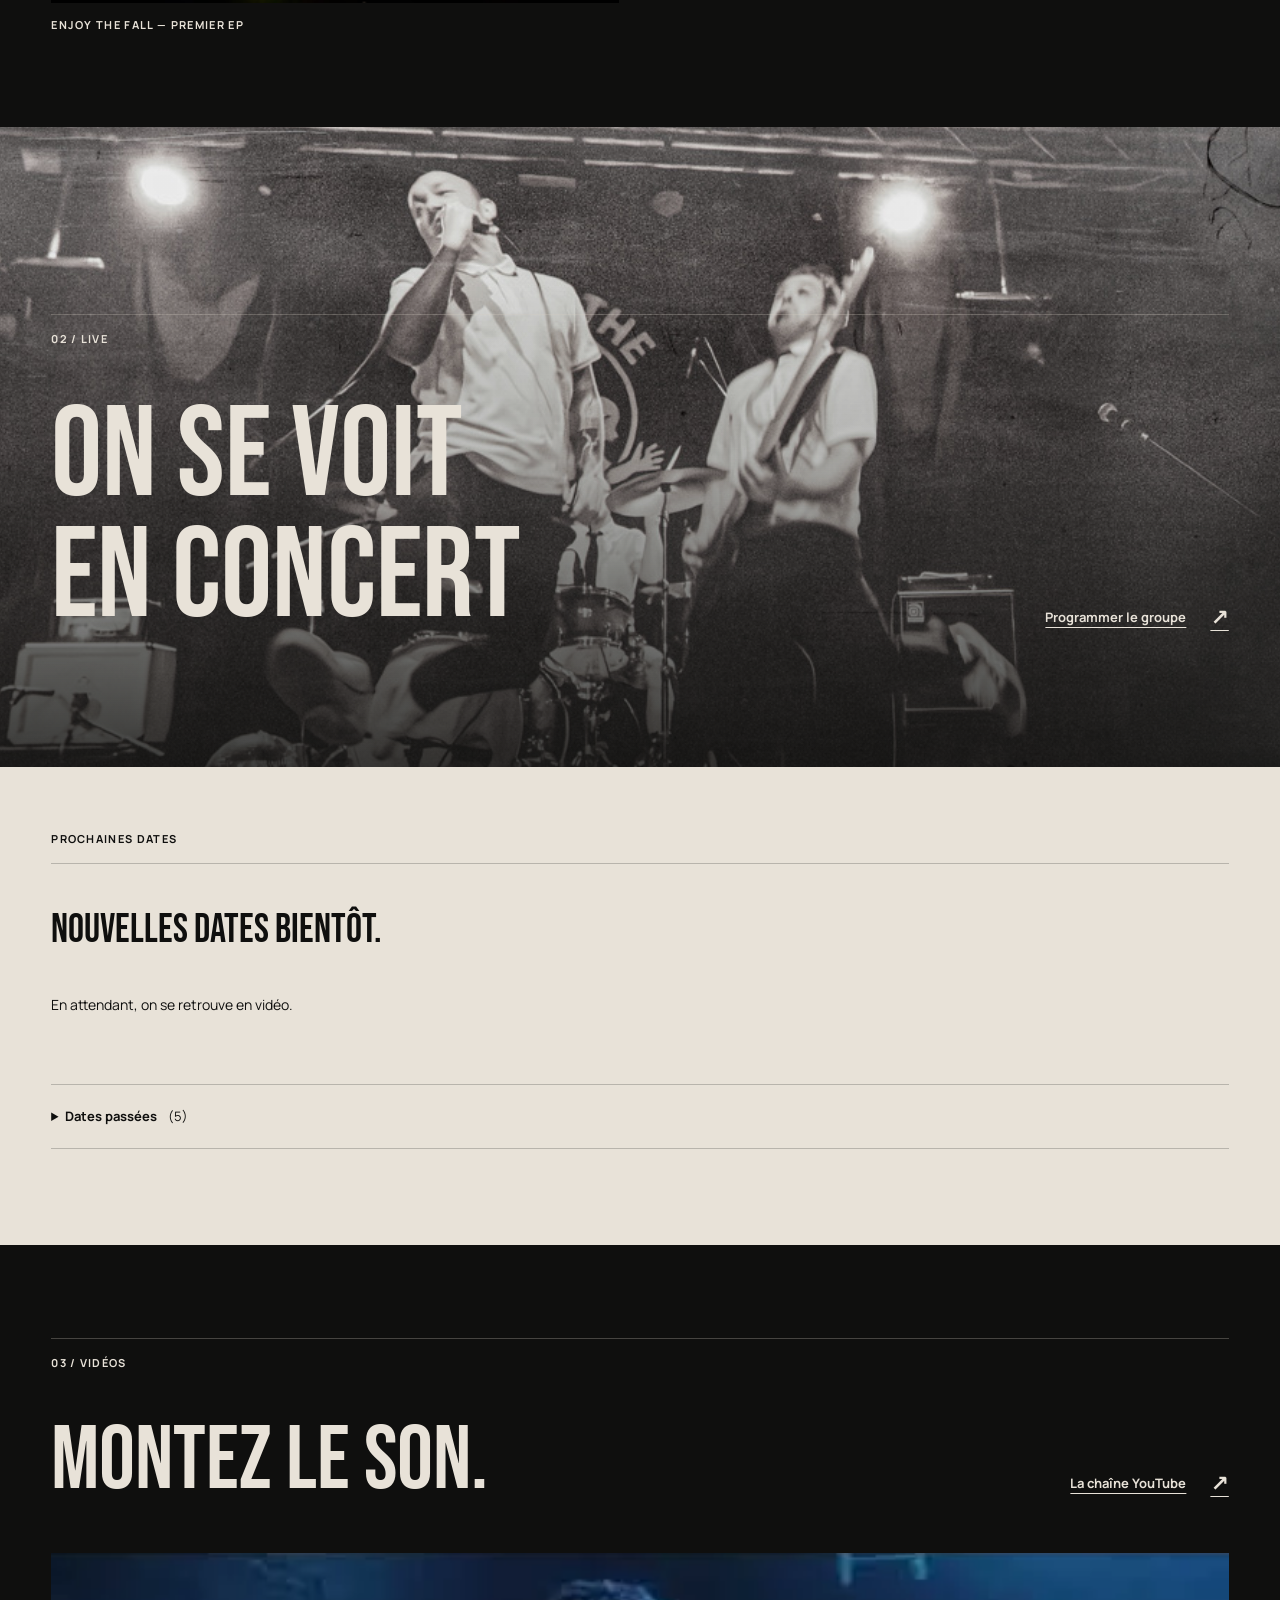
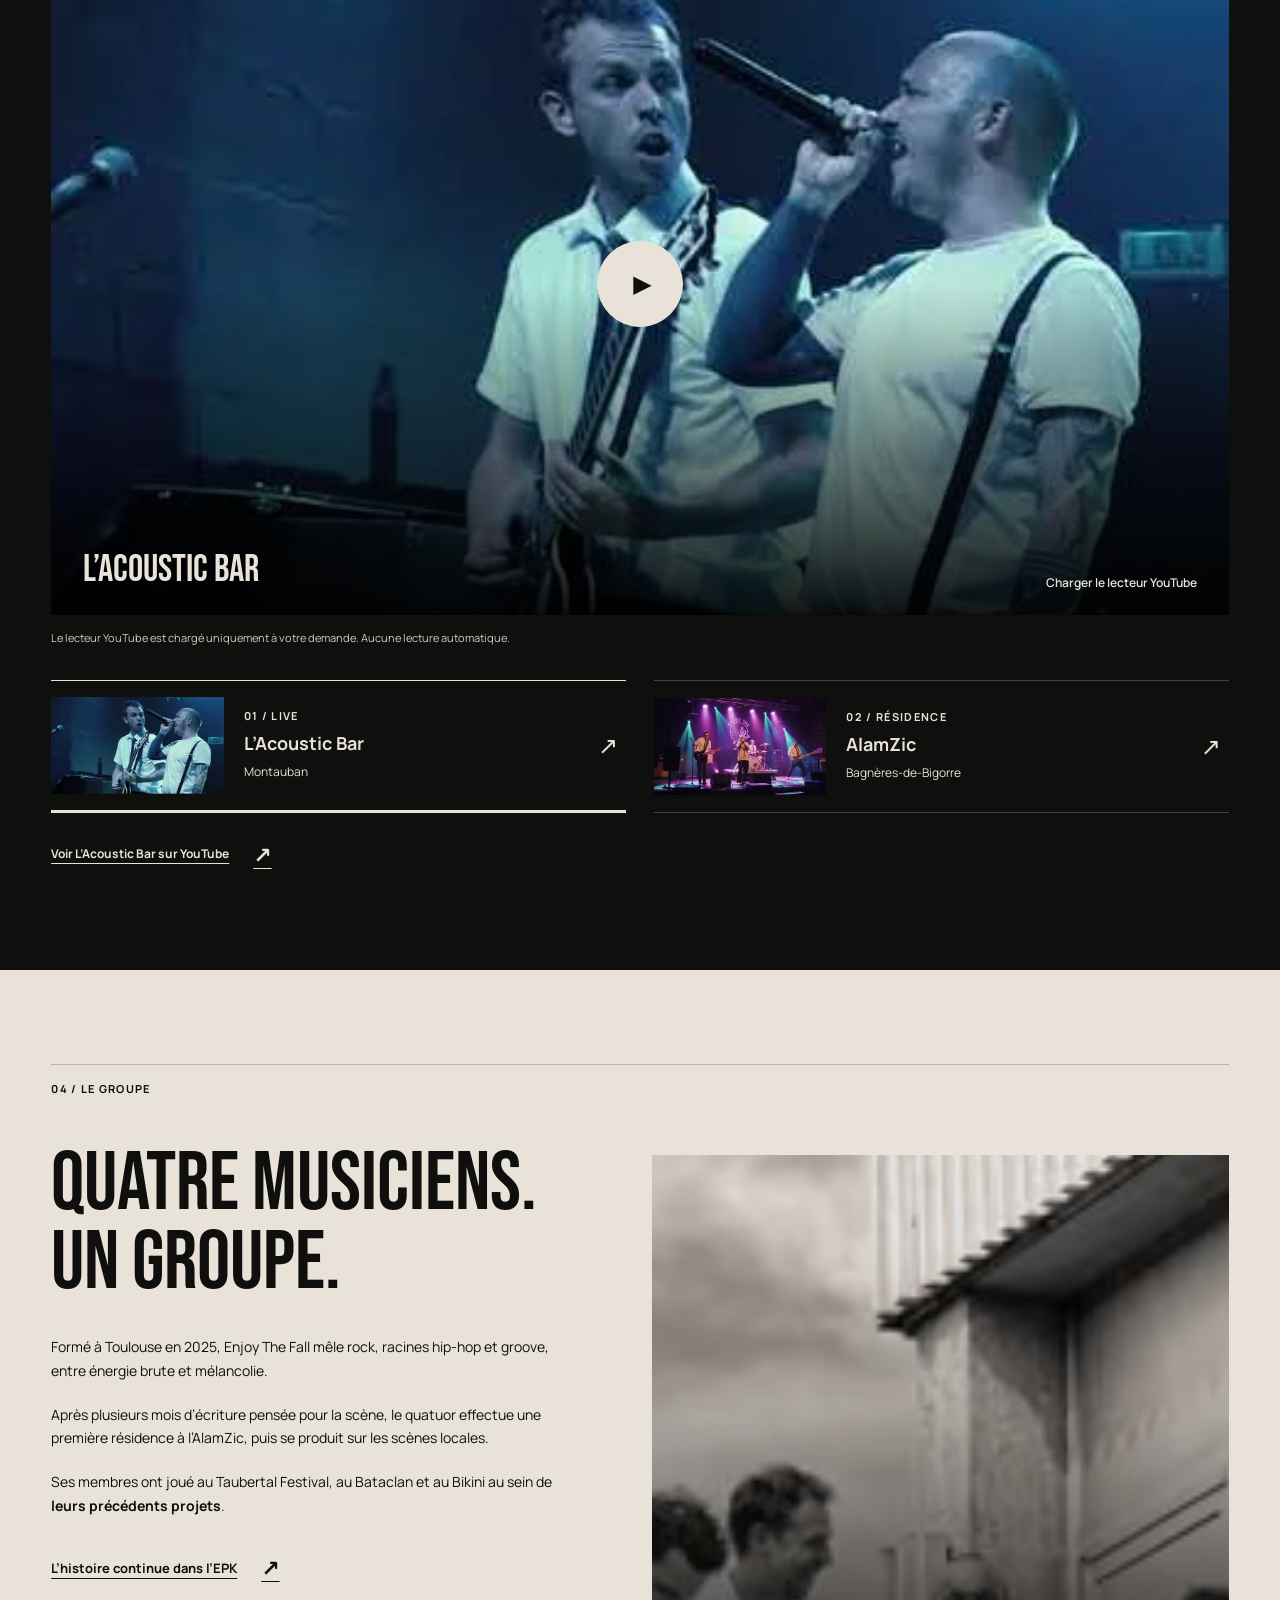
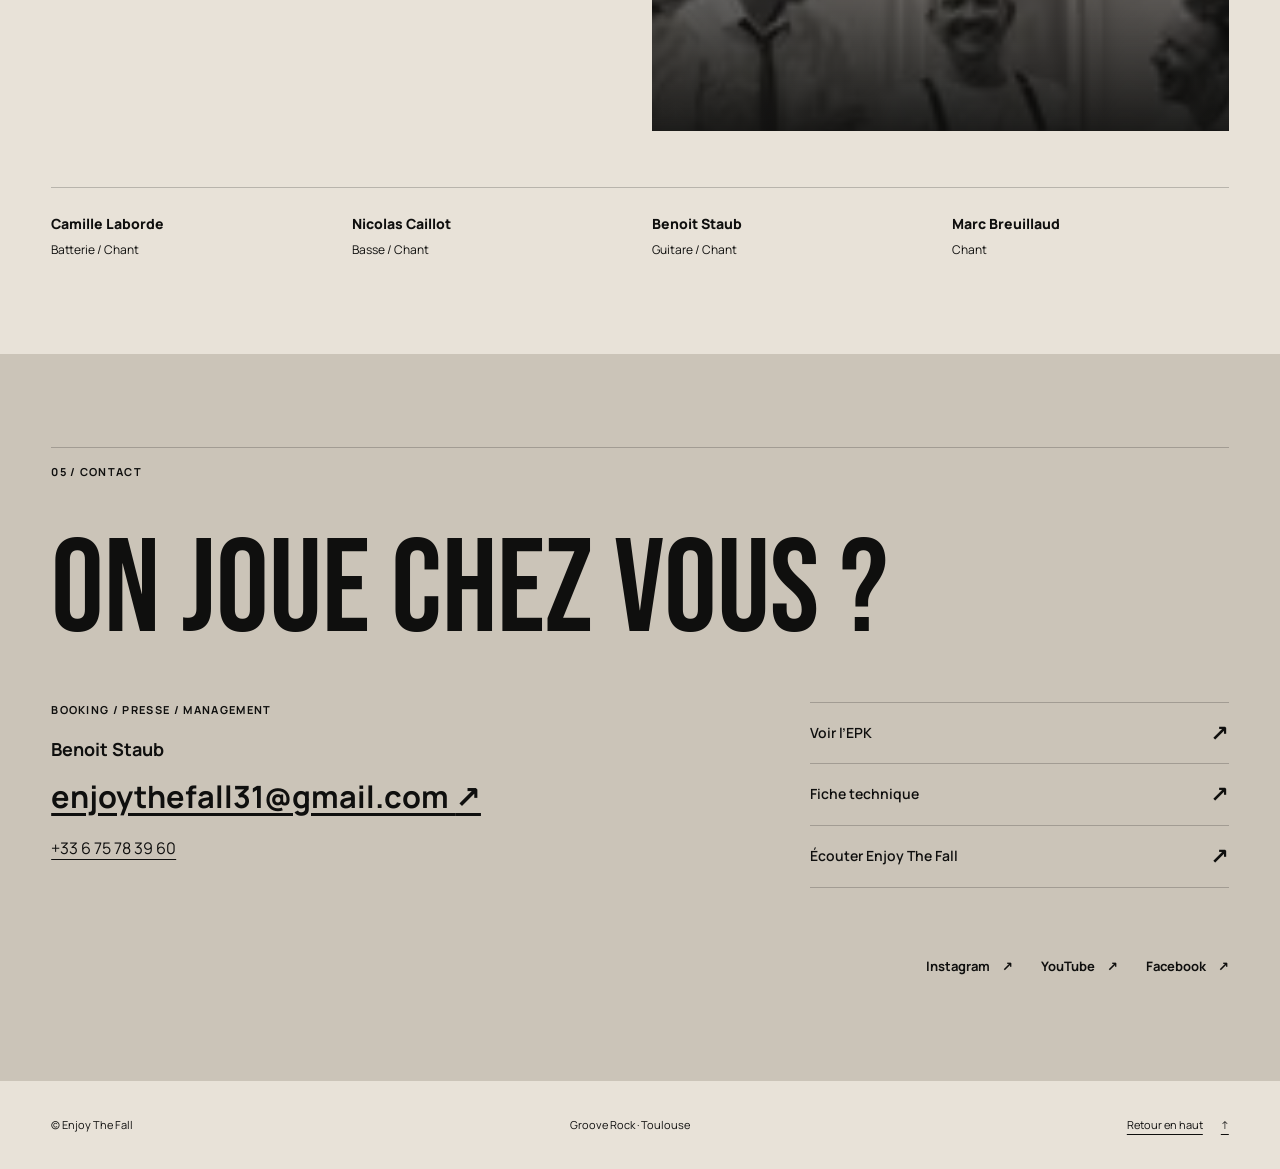
==== commit c892aa39: "Add V2 photo hero and native scroll parallax scenes" ====
--- a/index.html
+++ b/index.html
@@ -83,14 +83,15 @@
   </header>
 
   <main id="contenu" tabindex="-1">
-    <section class="hero wrap" id="accueil" aria-labelledby="hero-title">
+    <section class="hero wrap photo-scene" data-parallax="0.5" id="accueil" aria-labelledby="hero-title">
+        <picture class="scene-image">
+          <source type="image/avif" srcset="assets/images/hero-400.avif 400w, assets/images/hero-640.avif 640w, assets/images/hero-960.avif 960w, assets/images/hero-1280.avif 1280w, assets/images/hero-1920.avif 1920w" sizes="100vw">
+          <img class="hero-photo" src="assets/images/hero-1280.webp" srcset="assets/images/hero-400.webp 400w, assets/images/hero-640.webp 640w, assets/images/hero-960.webp 960w, assets/images/hero-1280.webp 1280w, assets/images/hero-1920.webp 1920w" sizes="100vw" width="2048" height="1365" alt="Enjoy The Fall : les quatre musiciens en chemises blanches, regards tournés vers l’objectif." fetchpriority="high">
+        </picture>
       <div class="eyebrow hero-kicker"><span>Groove Rock · Toulouse</span><span aria-hidden="true"></span></div>
       <h1 id="hero-title">Enjoy The Fall</h1>
       <div class="hero-grid">
-        <picture>
-          <source type="image/avif" srcset="assets/images/hero-400.avif 400w, assets/images/hero-640.avif 640w, assets/images/hero-960.avif 960w, assets/images/hero-1280.avif 1280w, assets/images/hero-1920.avif 1920w" sizes="(min-width: 1600px) 1020px, (min-width: 900px) 64vw, (min-width: 500px) 92vw, calc(100vw - 40px)">
-          <img class="hero-photo" src="assets/images/hero-1280.webp" srcset="assets/images/hero-400.webp 400w, assets/images/hero-640.webp 640w, assets/images/hero-960.webp 960w, assets/images/hero-1280.webp 1280w, assets/images/hero-1920.webp 1920w" sizes="(min-width: 1600px) 1020px, (min-width: 900px) 64vw, (min-width: 500px) 92vw, calc(100vw - 40px)" width="2048" height="1365" alt="Enjoy The Fall : les quatre musiciens en chemises blanches, regards tournés vers l’objectif." fetchpriority="high">
-        </picture>
+
         <div class="hero-note">
           <p class="display hero-statement">Taillé pour la scène.</p>
           <p>Un assaut rock entre racines hip-hop, énergie brute et mélancolie.</p>
@@ -125,12 +126,18 @@
       </div>
     </section>
 
-    <section class="live section wrap" id="live" aria-labelledby="live-title">
+    <section class="live" id="live" aria-labelledby="live-title">
+      <div class="live-scene photo-scene" data-parallax="0.5">
+        <picture class="scene-image"><img src="assets/images/live-1500.jpg" width="1500" height="1000" alt="" loading="lazy"></picture>
+        <div class="wrap live-heading">
       <div class="section-top"><span class="eyebrow">02 / Live</span><span class="eyebrow" aria-hidden="true"></span></div>
       <div class="section-heading">
         <h2 id="live-title">On se voit<br>en concert</h2>
         <a class="text-link" href="#contact">Programmer le groupe <span aria-hidden="true">↗</span></a>
       </div>
+        </div>
+      </div>
+      <div class="agenda-panel"><div class="wrap">
       <div id="live-dynamic" hidden>
         <h3 class="eyebrow agenda-title">Prochaines dates</h3>
         <ul id="upcoming-shows" class="show-list"></ul>
@@ -150,6 +157,7 @@
           <li><time datetime="2025-11">Novembre 2025</time><div><h3>AlamZic</h3><p>Bagnères-de-Bigorre</p></div></li>
         </ul>
       </div>
+      </div></div>
     </section>
 
     <section class="videos dark section" id="videos" aria-labelledby="videos-title">
@@ -192,8 +200,8 @@
           <p>Ses membres ont joué au Taubertal Festival, au Bataclan et au Bikini au sein de <strong>leurs précédents projets</strong>.</p>
           <a class="text-link" href="https://www.canva.com/design/DAHS1Ci-k8A/EWjfq9eXTHCa2ak3pogOVA/view">L’histoire continue dans l’EPK <span aria-hidden="true">↗</span></a>
         </div>
-        <figure class="bio-photo">
-          <picture>
+        <figure class="bio-photo photo-scene" data-parallax="0.6">
+          <picture class="scene-image">
             <source type="image/avif" srcset="assets/images/bio-400.avif 400w, assets/images/bio-640.avif 640w, assets/images/bio-960.avif 960w, assets/images/bio-1280.avif 1280w" sizes="(min-width: 1600px) 720px, (min-width: 900px) 46vw, (min-width: 500px) 92vw, calc(100vw - 40px)">
             <img src="assets/images/bio-1280.webp" srcset="assets/images/bio-400.webp 400w, assets/images/bio-640.webp 640w, assets/images/bio-960.webp 960w, assets/images/bio-1280.webp 1280w" sizes="(min-width: 1600px) 720px, (min-width: 900px) 46vw, (min-width: 500px) 92vw, calc(100vw - 40px)" width="2048" height="1365" alt="Les quatre membres d’Enjoy The Fall partagent un moment complice sur un balcon de béton." loading="lazy" decoding="async">
           </picture>
--- a/styles.css
+++ b/styles.css
@@ -229,3 +229,67 @@
   html { scroll-behavior: auto; }
   *, *::before, *::after { transition: none !important; }
 }
+
+/* V2: photographic windows; all interactive content stays in document flow. */
+.photo-scene { position: relative; isolation: isolate; overflow: hidden; overflow: clip; }
+.scene-image { position: absolute; inset: -50% 0; z-index: -2; display: block; pointer-events: none; }
+.scene-image img { width: 100%; height: 100%; object-fit: cover; }
+.photo-scene::after { content: ""; position: absolute; inset: 0; z-index: -1; pointer-events: none; background: linear-gradient(180deg, rgba(15,15,14,.08) 15%, rgba(15,15,14,.25) 45%, rgba(15,15,14,.94)); }
+.hero { max-width: none; min-height: max(720px, calc(100svh - 78px)); padding: 32px var(--gutter) 96px; color: var(--color-paper); display: flex; flex-direction: column; justify-content: end; }
+.hero .scene-image img { aspect-ratio: auto; object-position: 50% 35%; }
+.hero-kicker { margin-top: auto; margin-bottom: 16px; }
+.hero h1 { font-size: clamp(64px, 16vw, 250px); margin: 0 0 20px; }
+.hero-grid { display: block; background: none; }
+.hero-note { padding: 0; display: grid; grid-template-columns: 1fr 1fr auto; gap: 32px; align-items: center; }
+.hero-statement { margin: 0; font-size: clamp(36px, 4vw, 64px); }
+.hero-note > p:not(.display) { margin: 0; max-width: 34ch; }
+.hero-actions { width: auto; }
+.hero-caption { margin-top: 28px; }
+.release { position: relative; z-index: 1; margin-top: -40px; }
+.live-scene { min-height: 720px; color: var(--color-paper); display: flex; align-items: end; padding-block: 80px 160px; }
+.live-heading { width: 100%; }
+.live-heading .section-top { border-color: var(--color-line-light); }
+.live-heading h2 { font-size: clamp(72px, 10vw, 154px); }
+.agenda-panel { position: relative; z-index: 1; background: var(--color-paper); margin-top: -80px; padding-block: 64px 96px; }
+.bio-photo { height: clamp(380px, 45vw, 680px); }
+.bio-photo .scene-image img { aspect-ratio: auto; }
+@media (max-width: 899px) {
+ .hero { min-height: 860px; }
+ .hero-note { grid-template-columns: 1fr 1fr; }
+ .hero-statement { grid-row: auto; }
+ .hero-actions { grid-column: 1 / -1; flex-direction: row; align-items: center; gap: 24px; }
+}
+@media (max-width: 599px) {
+ .hero { min-height: max(800px, calc(100svh - 72px)); padding: 32px var(--gutter) 80px; }
+ .hero .scene-image { inset: -30% -35%; }
+ .hero .scene-image img { object-position: 50% 25%; }
+ .hero h1 { white-space: normal; max-width: 7ch; font-size: 24vw; line-height: .85; }
+ .hero-note { display: flex; gap: 18px; }
+ .hero-statement { font-size: 40px; }
+ .hero-caption { flex-wrap: wrap; }
+ .hero-caption > span { max-width: none; }
+ .live-scene { min-height: 650px; }
+ .bio-photo { height: 420px; }
+}
+@media (prefers-reduced-motion: reduce) {
+ .scene-image { transform: none !important; }
+}
+.hero > .scene-image { inset: -25% 0; }
+.hero .scene-image img { object-position: 50% 15%; }
+@media (max-width: 599px) {
+ .hero > .scene-image { inset: -20% -12%; }
+ .hero .scene-image img { object-position: 50% 0; }
+}
+
+.hero > .scene-image { inset: 0 0 -50%; }
+@media (max-width: 599px) {
+ .hero > .scene-image { inset: 0 -10% -50%; background: var(--color-ink); }
+ .hero .scene-image img { object-fit: contain; object-position: center top; }
+ .hero::after { background: linear-gradient(180deg, transparent 10%, rgba(15,15,14,.25) 28%, var(--color-ink) 58%); }
+ .hero-kicker { margin-top: 280px; }
+}
+
+@media (max-width: 599px) {
+ .hero .scene-image img { mask-image: linear-gradient(to bottom, #000 0 18%, transparent 36%); }
+ .hero-note { align-items: flex-start; }
+}
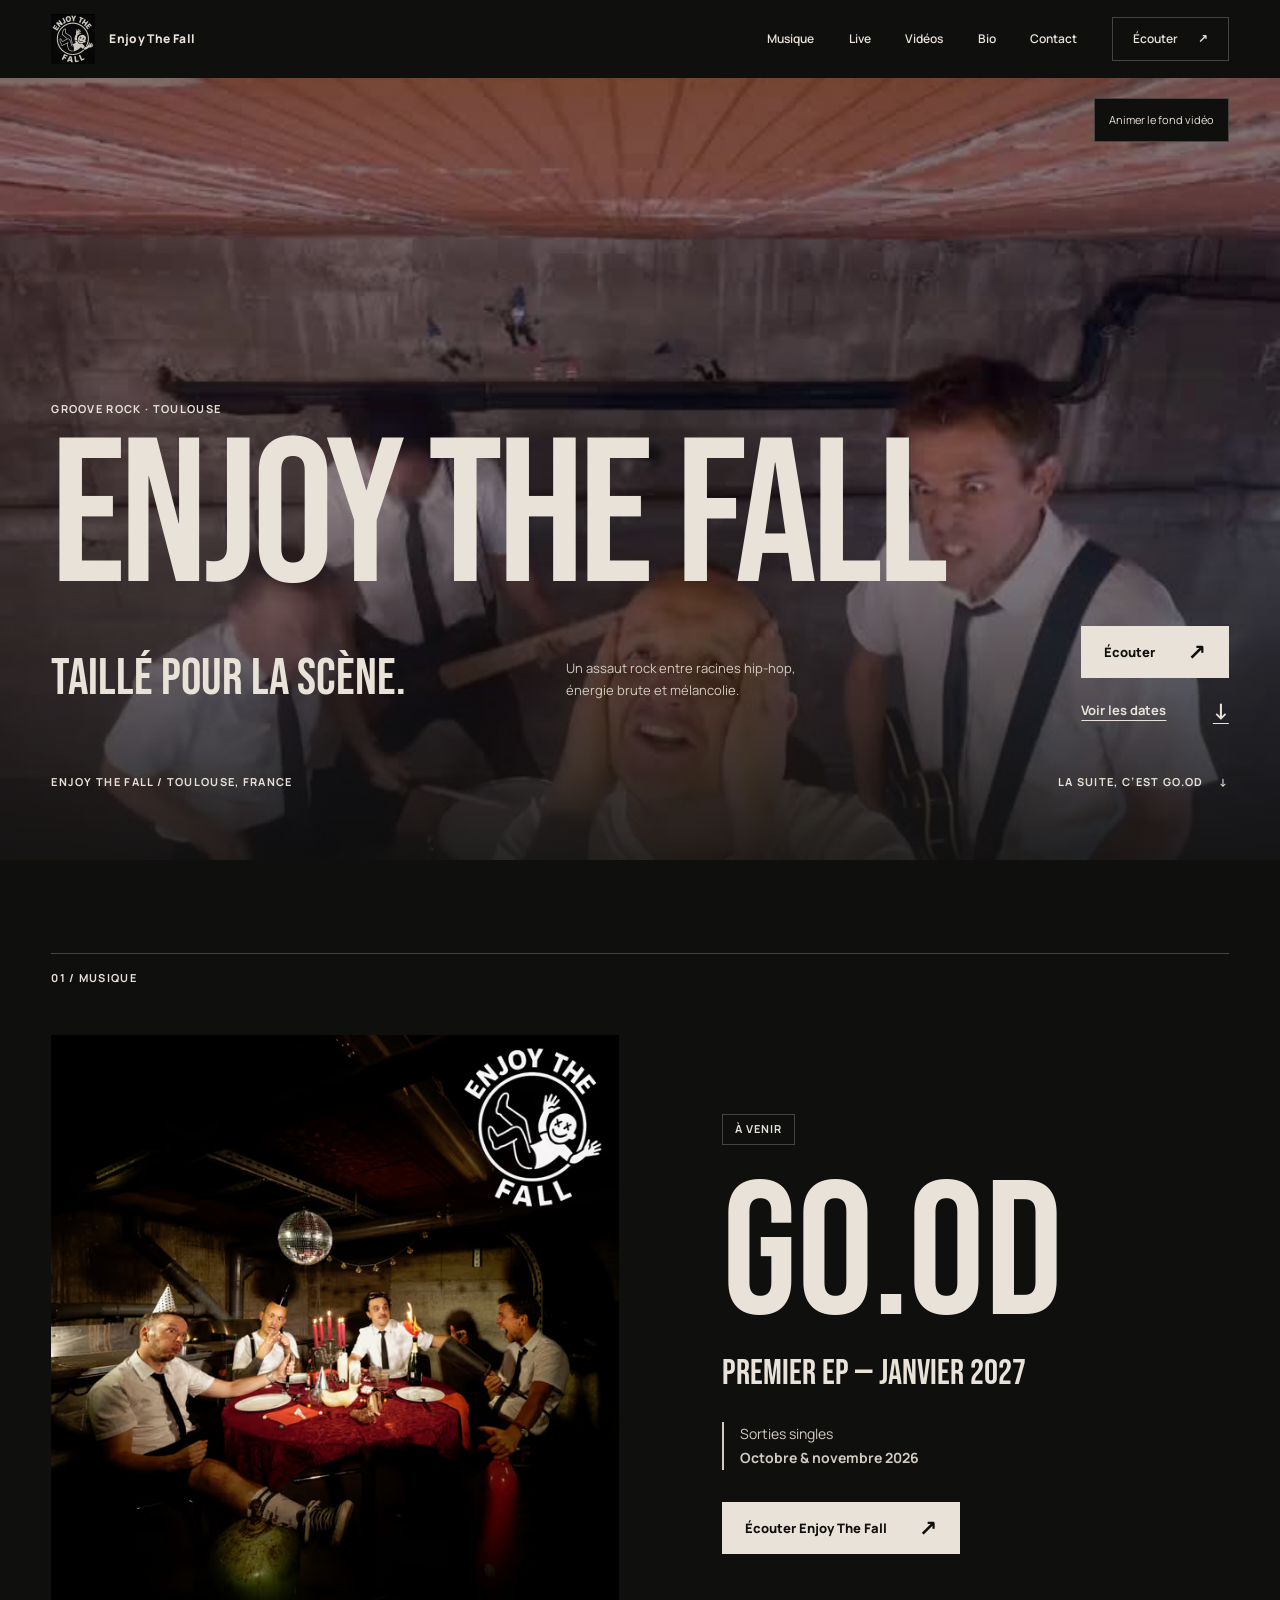
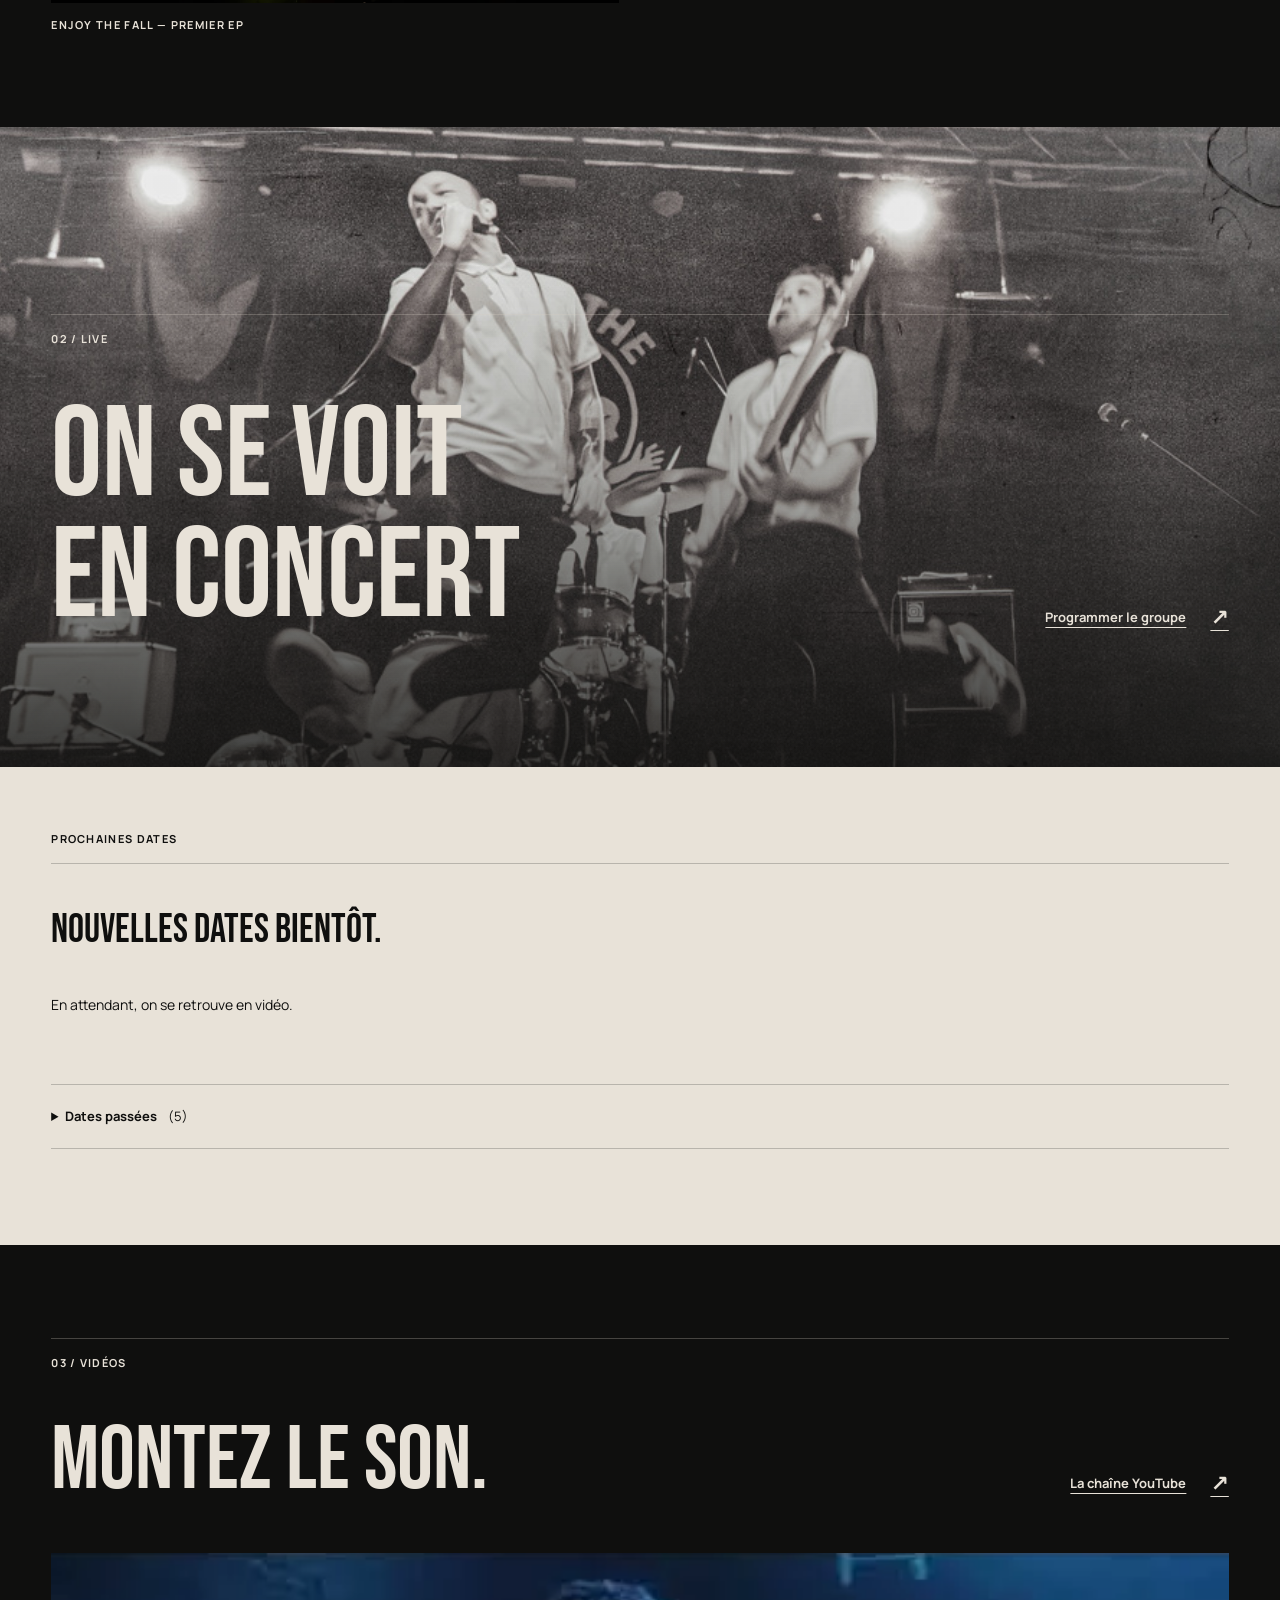
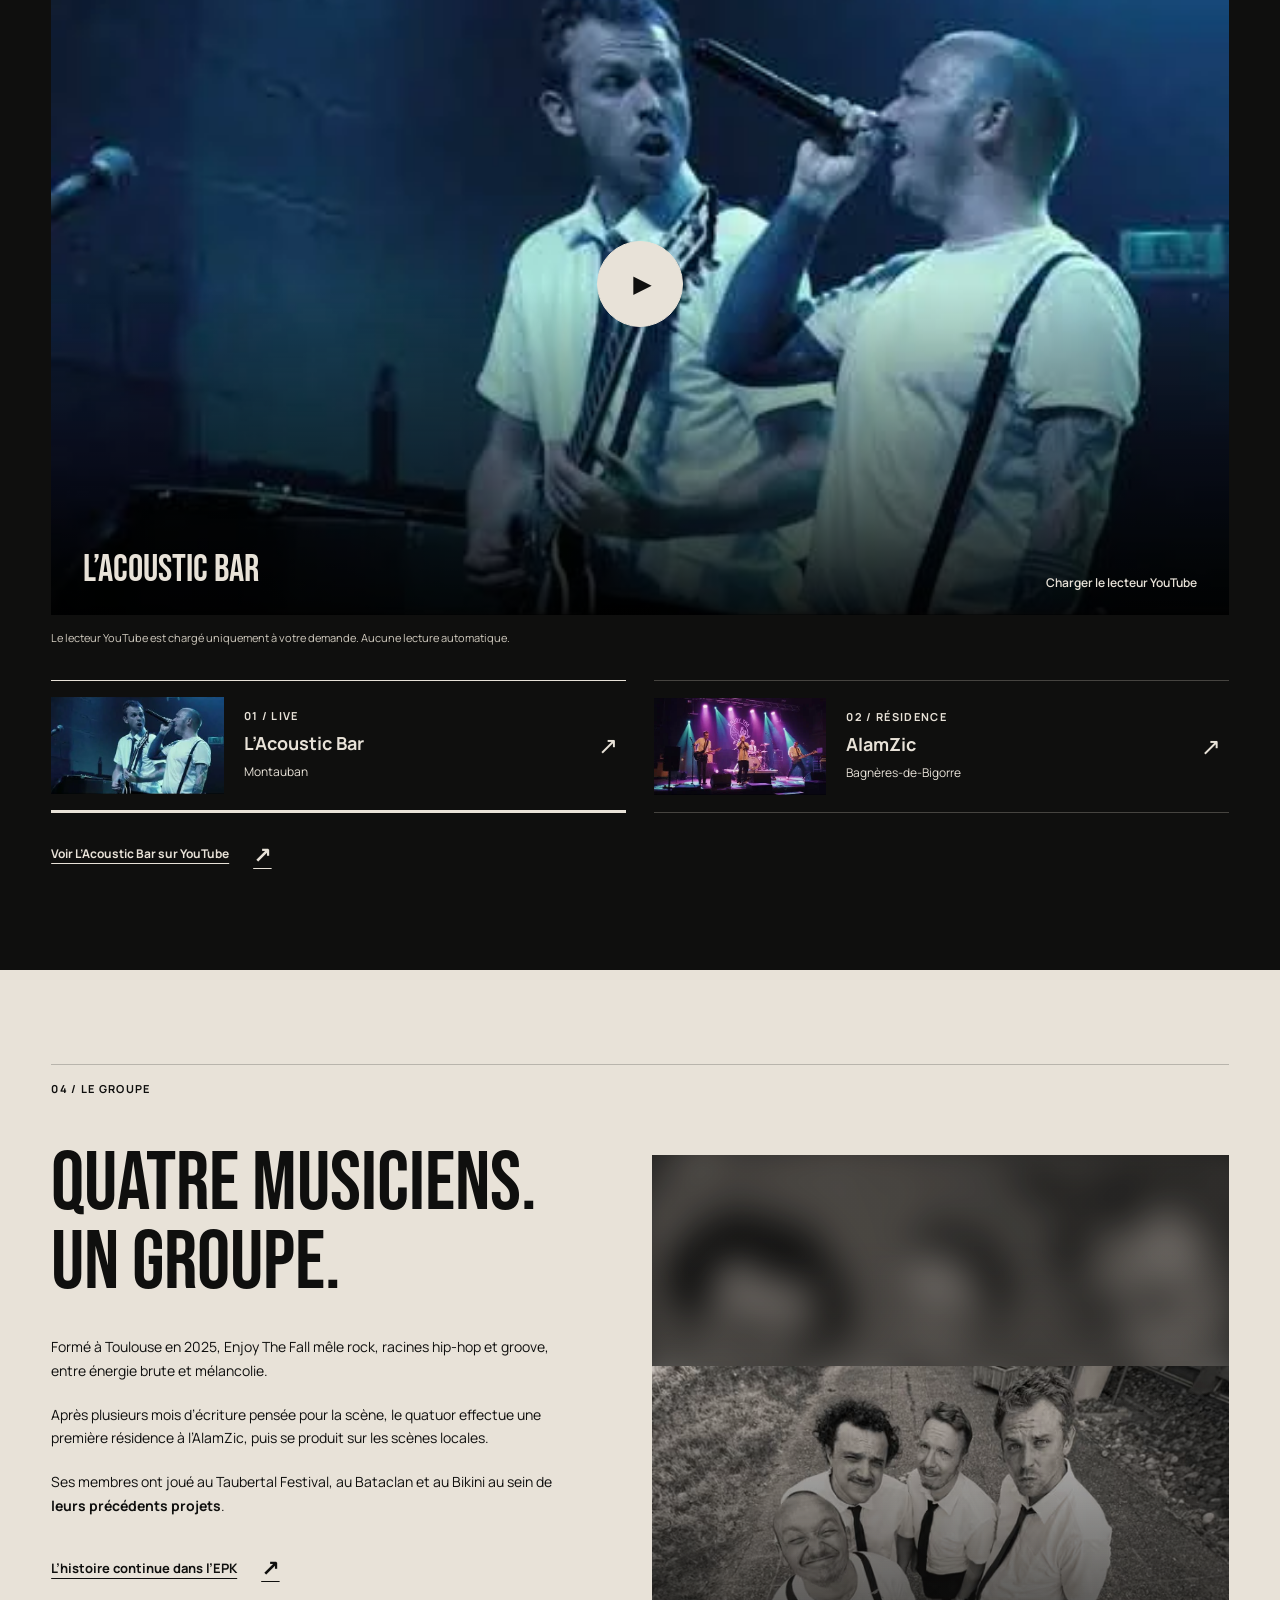
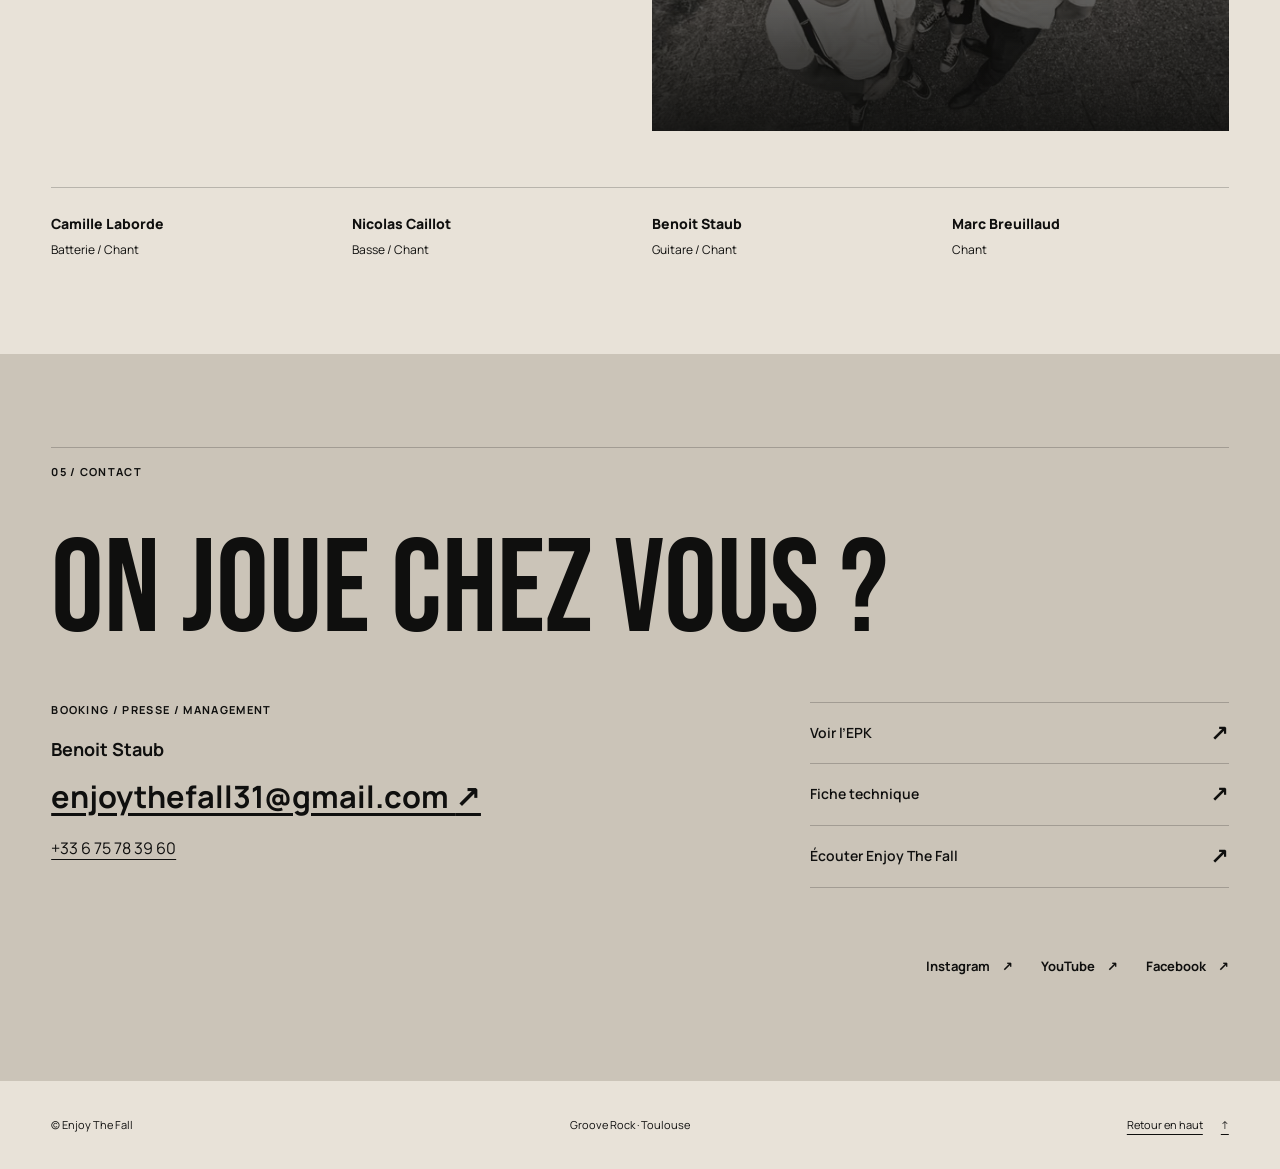
==== commit 8dc9c021: "Use responsive ten-second hero video and move group photo to bio" ====
--- a/index.html
+++ b/index.html
@@ -84,10 +84,16 @@
 
   <main id="contenu" tabindex="-1">
     <section class="hero wrap photo-scene" data-parallax="0.5" id="accueil" aria-labelledby="hero-title">
-        <picture class="scene-image">
-          <source type="image/avif" srcset="assets/images/hero-400.avif 400w, assets/images/hero-640.avif 640w, assets/images/hero-960.avif 960w, assets/images/hero-1280.avif 1280w, assets/images/hero-1920.avif 1920w" sizes="100vw">
-          <img class="hero-photo" src="assets/images/hero-1280.webp" srcset="assets/images/hero-400.webp 400w, assets/images/hero-640.webp 640w, assets/images/hero-960.webp 960w, assets/images/hero-1280.webp 1280w, assets/images/hero-1920.webp 1920w" sizes="100vw" width="2048" height="1365" alt="Enjoy The Fall : les quatre musiciens en chemises blanches, regards tournés vers l’objectif." fetchpriority="high">
+      <div class="scene-image hero-media" aria-hidden="true">
+        <picture class="hero-poster">
+          <source media="(max-width: 599px)" srcset="assets/images/hero-video-mobile.jpg">
+          <img src="assets/images/hero-video-desktop.jpg" width="1280" height="720" alt="" fetchpriority="high">
         </picture>
+        <video id="hero-video" muted loop playsinline preload="none" disablepictureinpicture tabindex="-1"
+          poster="assets/images/hero-video-desktop.jpg"
+          data-desktop="assets/videos/hero-loop-desktop.mp4" data-mobile="assets/videos/hero-loop-mobile.mp4"></video>
+      </div>
+      <button class="hero-video-toggle" type="button" aria-controls="hero-video" hidden>Mettre le fond vidéo en pause</button>
       <div class="eyebrow hero-kicker"><span>Groove Rock · Toulouse</span><span aria-hidden="true"></span></div>
       <h1 id="hero-title">Enjoy The Fall</h1>
       <div class="hero-grid">
@@ -201,10 +207,10 @@
           <a class="text-link" href="https://www.canva.com/design/DAHS1Ci-k8A/EWjfq9eXTHCa2ak3pogOVA/view">L’histoire continue dans l’EPK <span aria-hidden="true">↗</span></a>
         </div>
         <figure class="bio-photo photo-scene" data-parallax="0.6">
-          <picture class="scene-image">
-            <source type="image/avif" srcset="assets/images/bio-400.avif 400w, assets/images/bio-640.avif 640w, assets/images/bio-960.avif 960w, assets/images/bio-1280.avif 1280w" sizes="(min-width: 1600px) 720px, (min-width: 900px) 46vw, (min-width: 500px) 92vw, calc(100vw - 40px)">
-            <img src="assets/images/bio-1280.webp" srcset="assets/images/bio-400.webp 400w, assets/images/bio-640.webp 640w, assets/images/bio-960.webp 960w, assets/images/bio-1280.webp 1280w" sizes="(min-width: 1600px) 720px, (min-width: 900px) 46vw, (min-width: 500px) 92vw, calc(100vw - 40px)" width="2048" height="1365" alt="Les quatre membres d’Enjoy The Fall partagent un moment complice sur un balcon de béton." loading="lazy" decoding="async">
-          </picture>
+        <picture class="scene-image">
+          <source type="image/avif" srcset="assets/images/hero-400.avif 400w, assets/images/hero-640.avif 640w, assets/images/hero-960.avif 960w, assets/images/hero-1280.avif 1280w, assets/images/hero-1920.avif 1920w" sizes="(min-width: 900px) 46vw, 100vw">
+          <img src="assets/images/hero-1280.webp" srcset="assets/images/hero-400.webp 400w, assets/images/hero-640.webp 640w, assets/images/hero-960.webp 960w, assets/images/hero-1280.webp 1280w, assets/images/hero-1920.webp 1920w" sizes="(min-width: 900px) 46vw, 100vw" width="2048" height="1365" alt="Enjoy The Fall : les quatre musiciens en chemises blanches, regards tournés vers l’objectif." loading="lazy" decoding="async">
+        </picture>
         </figure>
       </div>
       <dl class="members">
--- a/styles.css
+++ b/styles.css
@@ -293,3 +293,24 @@
  .hero .scene-image img { mask-image: linear-gradient(to bottom, #000 0 18%, transparent 36%); }
  .hero-note { align-items: flex-start; }
 }
+
+/* Animated hero: the existing scene wrapper retains its parallax transform. */
+.hero .hero-media { inset: 0 0 -50%; background: var(--color-ink); }
+.hero-media video, .hero-media .hero-poster { position: absolute; inset: 0; width: 100%; height: 100%; }
+.hero .hero-media img, .hero-media video { object-fit: cover; object-position: center; mask-image: none; }
+.hero-media video { opacity: 0; }
+.hero-media.is-playing video { opacity: 1; }
+.hero-video-toggle { position: absolute; top: 20px; right: var(--gutter); max-width: calc(100% - 40px); padding: 10px 14px; border: 1px solid var(--color-line-light); background: var(--color-ink); color: var(--color-paper); font-size: 11px; min-height: 44px; }
+@media (max-width: 599px) {
+ .hero .hero-media { inset: 0 0 -50%; }
+ .hero .hero-media img, .hero-media video { object-position: 50% 30%; }
+ .hero::after { background: linear-gradient(180deg, rgba(15,15,14,.1), rgba(15,15,14,.4) 30%, rgba(15,15,14,.94) 70%); }
+}
+@media (max-width: 599px) {
+ .hero-media video, .hero-media .hero-poster { height: min(650px, 80svh); }
+ .hero .hero-media img, .hero-media video { object-position: center; mask-image: linear-gradient(to bottom, #000 70%, transparent); }
+}
+/* Keep all four faces in the relocated group photo while retaining movement. */
+.bio-photo .scene-image { inset: -20% 0; background: var(--color-ink); }
+.bio-photo .scene-image::before { content: ""; position: absolute; inset: -20px; background: url("assets/images/hero-1280.webp") center / cover; filter: blur(18px) brightness(.55); z-index: -1; }
+.bio-photo .scene-image img { object-fit: contain; object-position: center; }
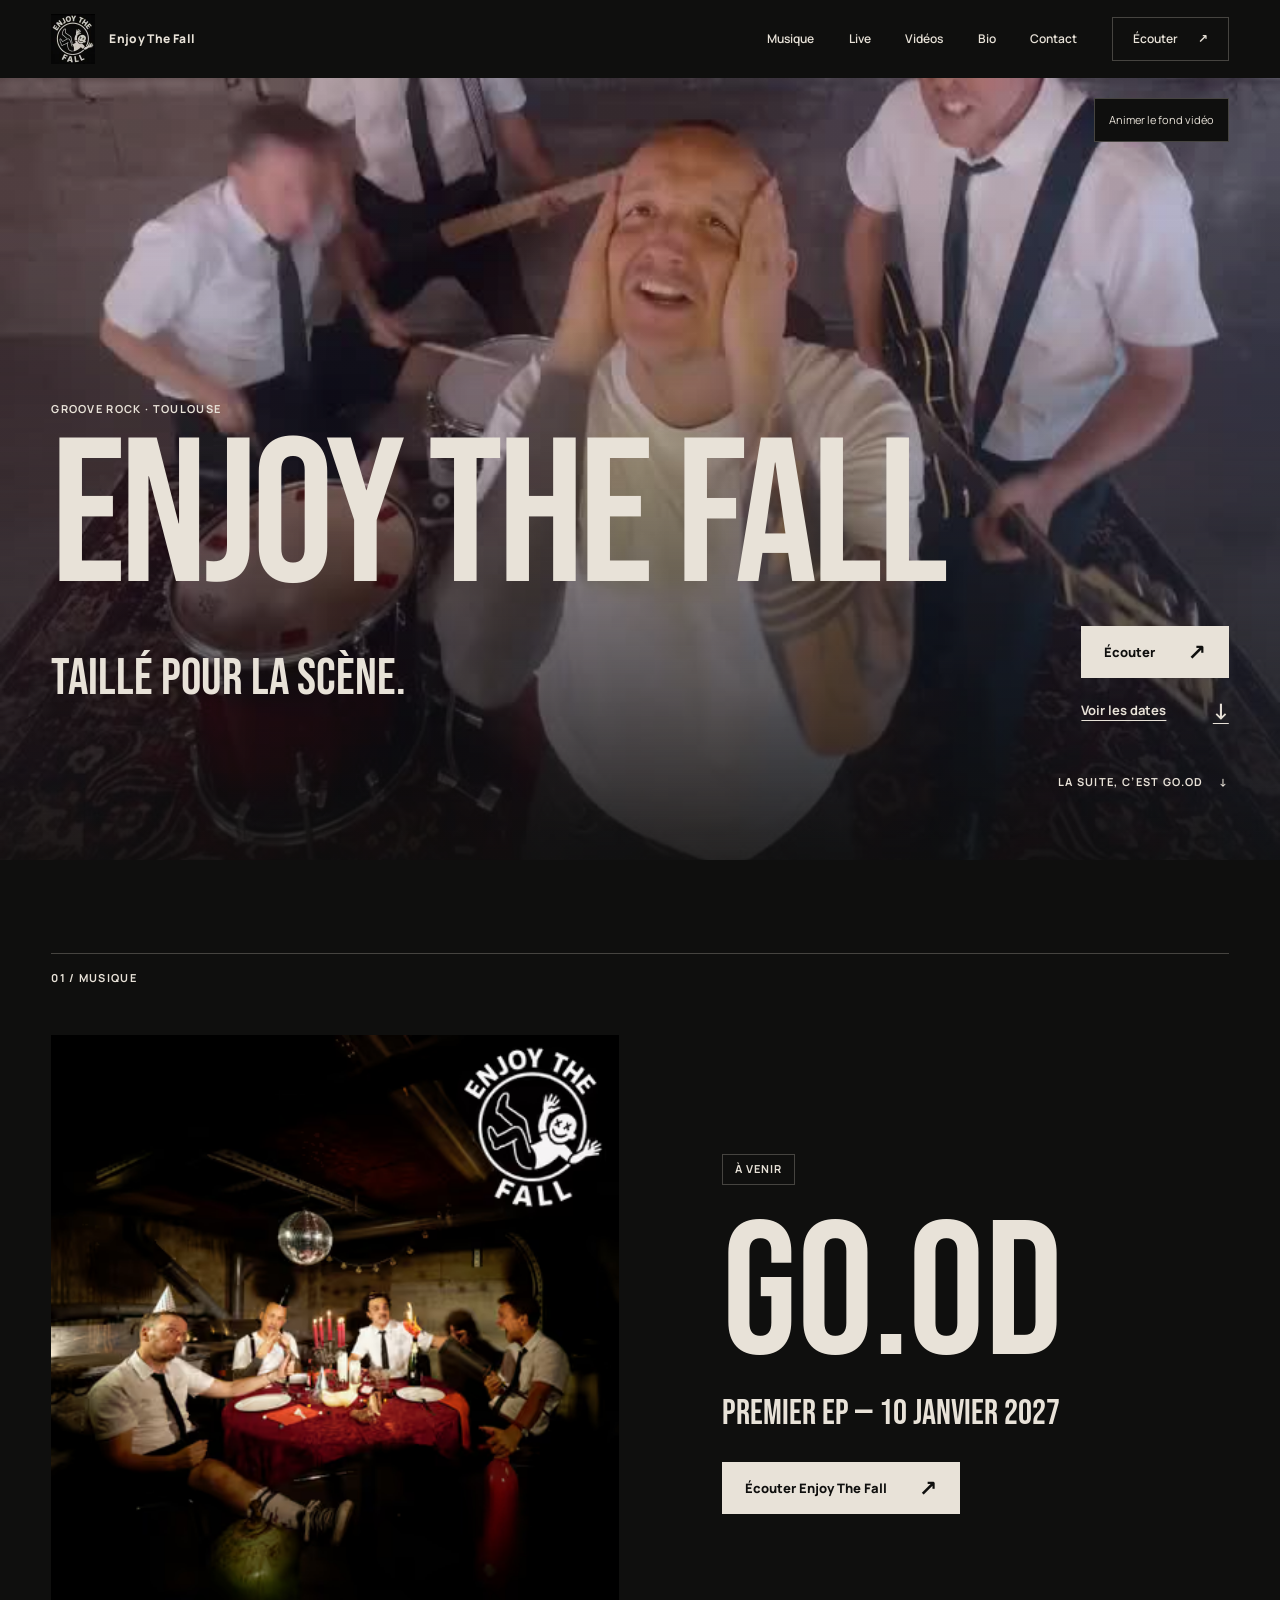
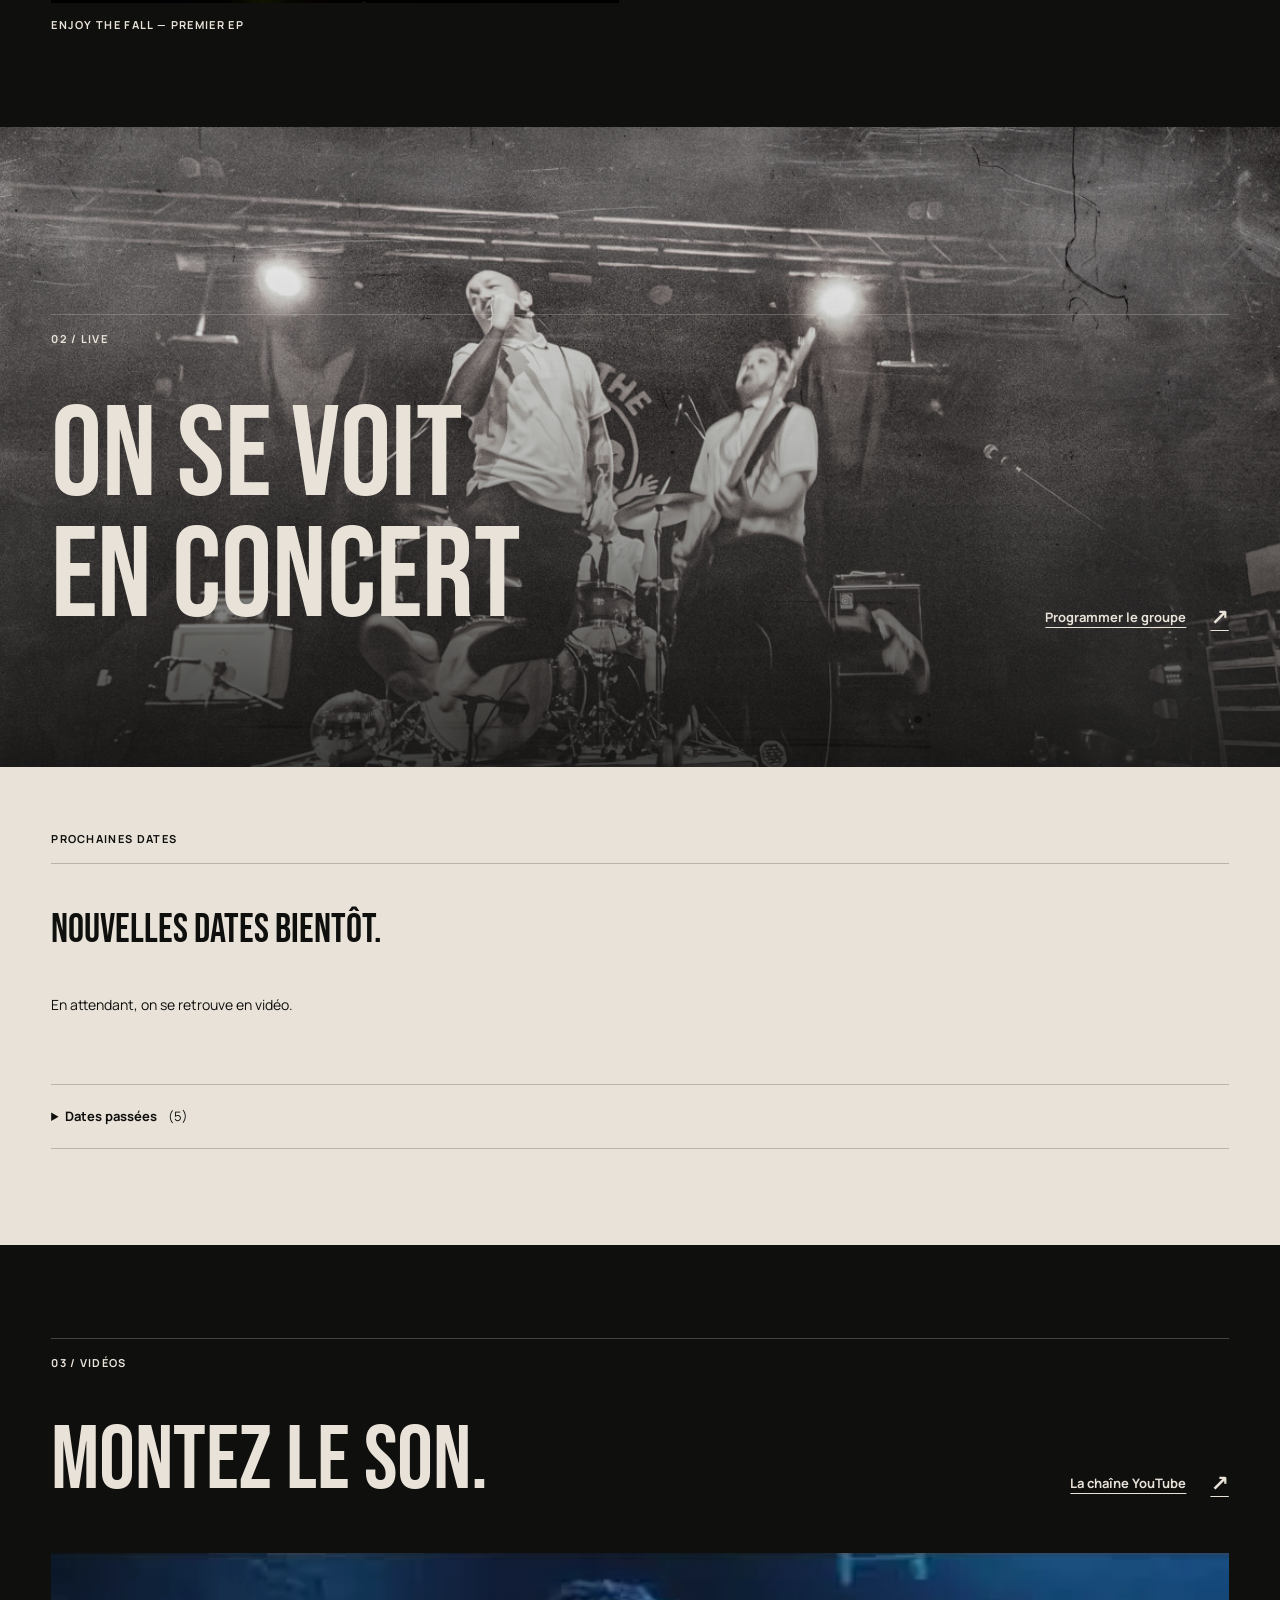
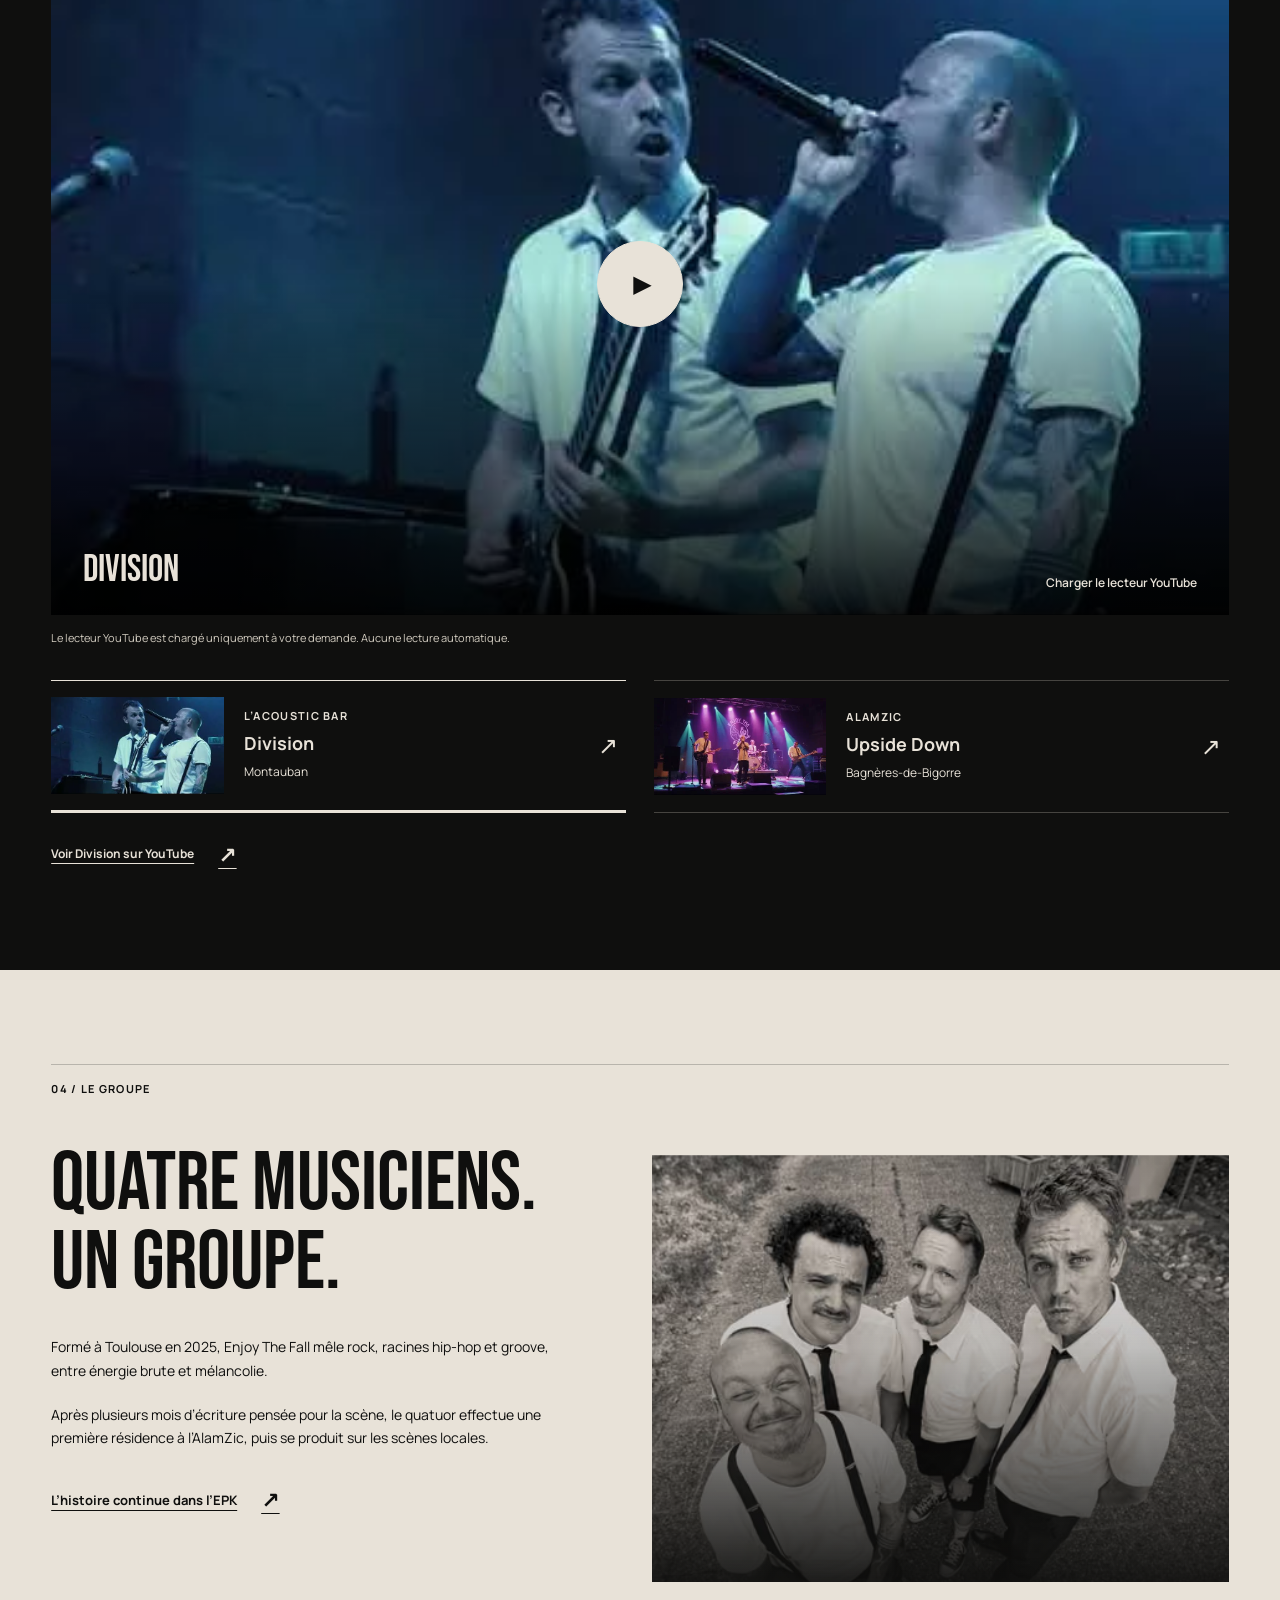
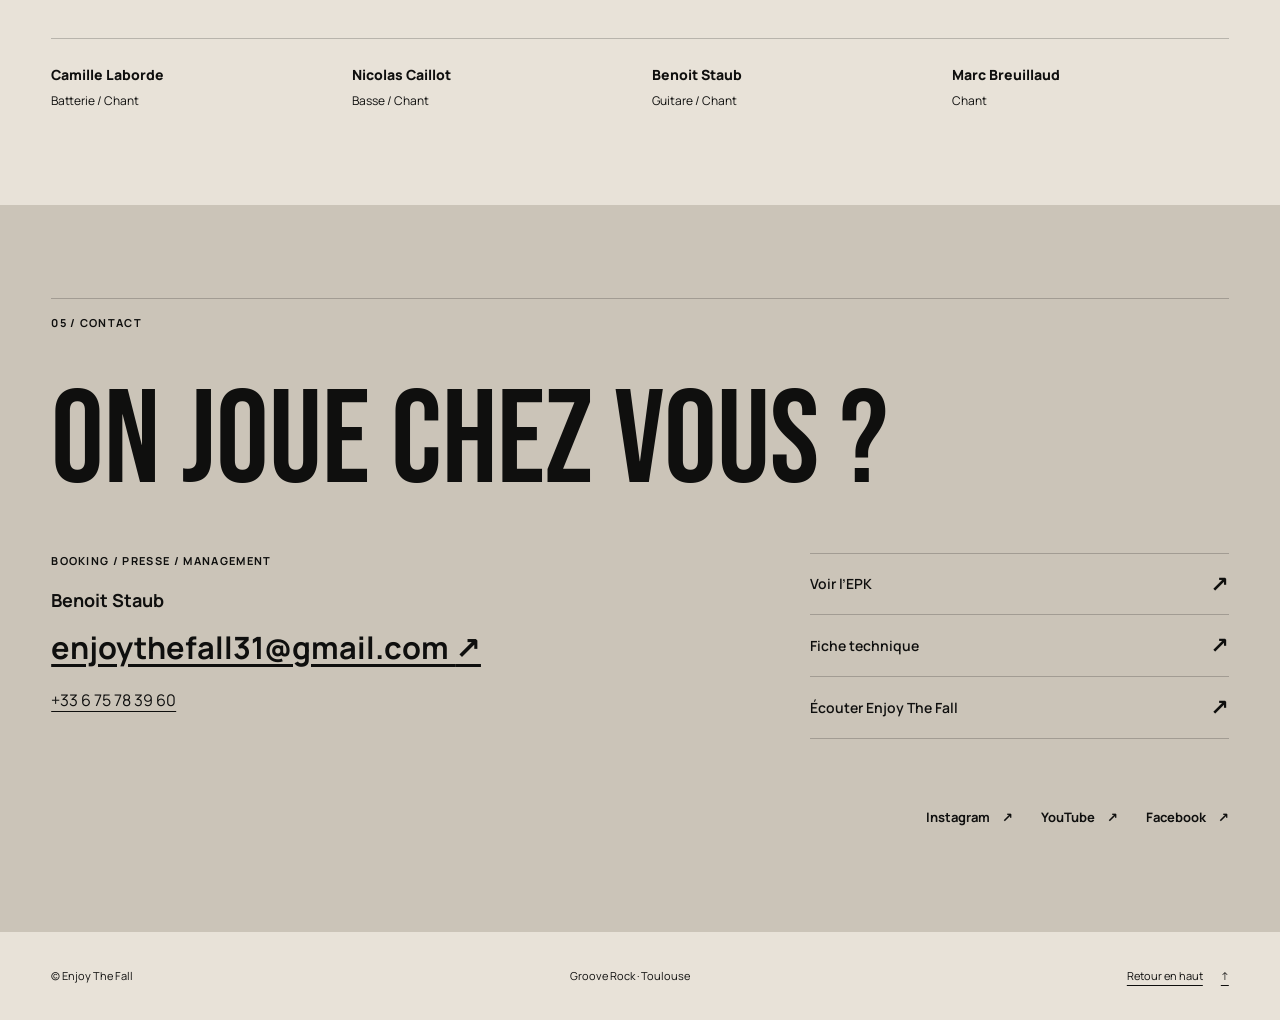
==== commit 7022edc2: "Update EP release date and simplify editorial content" ====
--- a/index.html
+++ b/index.html
@@ -4,7 +4,7 @@
   <meta charset="utf-8">
   <meta name="viewport" content="width=device-width, initial-scale=1">
   <title>Enjoy The Fall — Groupe Groove Rock à Toulouse | GO.OD</title>
-  <meta name="description" content="Enjoy The Fall, quatuor groove rock de Toulouse aux racines hip-hop. Découvrez le live, les vidéos et GO.OD, premier EP prévu en janvier 2027.">
+  <meta name="description" content="Enjoy The Fall, quatuor groove rock de Toulouse aux racines hip-hop. Découvrez le live, les vidéos et GO.OD, premier EP prévu le 10 janvier 2027.">
   <meta name="robots" content="index, follow">
   <!-- URL de publication configurable avec tools/configure-domain.mjs. -->
   <link rel="canonical" href="https://calabo-act21.github.io/enjoy-the-fall-codex-project/">
@@ -12,7 +12,7 @@
   <meta property="og:locale" content="fr_FR">
   <meta property="og:site_name" content="Enjoy The Fall">
   <meta property="og:title" content="Enjoy The Fall — Groove Rock · Toulouse">
-  <meta property="og:description" content="Du groove, de l’énergie brute, des racines hip-hop. Live, vidéos et GO.OD, premier EP prévu en janvier 2027.">
+  <meta property="og:description" content="Du groove, de l’énergie brute, des racines hip-hop. Live, vidéos et GO.OD, premier EP prévu le 10 janvier 2027.">
   <meta property="og:url" content="https://calabo-act21.github.io/enjoy-the-fall-codex-project/">
   <meta property="og:image" content="https://calabo-act21.github.io/enjoy-the-fall-codex-project/assets/images/social.jpg">
   <meta property="og:image:width" content="1200">
@@ -20,7 +20,7 @@
   <meta property="og:image:alt" content="Les quatre membres d’Enjoy The Fall, photographiés en plongée.">
   <meta name="twitter:card" content="summary_large_image">
   <meta name="twitter:title" content="Enjoy The Fall — Groove Rock · Toulouse">
-  <meta name="twitter:description" content="Un assaut rock aux racines hip-hop. Découvrez le groupe, les dates et le premier EP GO.OD, prévu en janvier 2027.">
+  <meta name="twitter:description" content="Un assaut rock aux racines hip-hop. Découvrez le groupe, les dates et le premier EP GO.OD, prévu le 10 janvier 2027.">
   <meta name="twitter:image" content="https://calabo-act21.github.io/enjoy-the-fall-codex-project/assets/images/social.jpg">
   <meta name="twitter:image:alt" content="Les quatre membres d’Enjoy The Fall, photographiés en plongée.">
   <meta name="theme-color" content="#0f0f0e">
@@ -100,14 +100,13 @@
 
         <div class="hero-note">
           <p class="display hero-statement">Taillé pour la scène.</p>
-          <p>Un assaut rock entre racines hip-hop, énergie brute et mélancolie.</p>
           <div class="hero-actions">
             <a class="button button-light" href="https://push.fm/fl/enjoythefall">Écouter <span aria-hidden="true">↗</span></a>
             <a class="text-link" href="#live">Voir les dates <span aria-hidden="true">↓</span></a>
           </div>
         </div>
       </div>
-      <div class="hero-caption eyebrow"><span>Enjoy The Fall / Toulouse, France</span><a href="#musique">La suite, c’est GO.OD <span aria-hidden="true">↓</span></a></div>
+      <div class="hero-caption eyebrow"><a href="#musique">La suite, c’est GO.OD <span aria-hidden="true">↓</span></a></div>
     </section>
 
     <section class="release dark section" id="musique" aria-labelledby="release-title">
@@ -124,8 +123,7 @@
           <div class="release-copy">
             <span class="tag">À venir</span>
             <h2 id="release-title">GO.OD</h2>
-            <p class="release-date display">Premier EP — Janvier 2027</p>
-            <p class="release-singles">Sorties singles<br><strong>Octobre &amp; novembre 2026</strong></p>
+            <p class="release-date display">Premier EP — <time datetime="2027-01-10">10 janvier 2027</time></p>
             <a class="button button-light" href="https://push.fm/fl/enjoythefall">Écouter Enjoy The Fall <span aria-hidden="true">↗</span></a>
           </div>
         </div>
@@ -177,22 +175,22 @@
           <a class="video-facade" id="video-load" href="https://youtu.be/vGwLCD93alA">
             <img src="assets/images/video-acoustic.webp" width="480" height="360" alt="" loading="lazy">
             <span class="play-icon" aria-hidden="true">▶</span>
-            <span class="facade-caption">L’Acoustic Bar <span>Voir sur YouTube</span></span>
+            <span class="facade-caption">Division <span>Voir sur YouTube</span></span>
           </a>
         </div>
         <p class="video-privacy" id="video-help">Le lecteur YouTube est chargé uniquement à votre demande. Aucune lecture automatique.</p>
         <p class="visually-hidden" id="video-status" role="status"></p>
         <div class="video-options" role="group" aria-label="Choisir une vidéo">
-          <a class="video-option" href="https://youtu.be/vGwLCD93alA" data-video-id="vGwLCD93alA" data-title="L’Acoustic Bar" data-image="assets/images/video-acoustic.webp">
+          <a class="video-option" href="https://youtu.be/vGwLCD93alA" data-video-id="vGwLCD93alA" data-title="Division" data-image="assets/images/video-acoustic.webp">
             <img src="assets/images/video-acoustic.webp" alt="" width="480" height="360" loading="lazy">
-            <span><span class="eyebrow">01 / Live</span><strong>L’Acoustic Bar</strong><span>Montauban</span></span><span class="option-arrow" aria-hidden="true">↗</span>
+            <span><span class="eyebrow">L’Acoustic Bar</span><strong>Division</strong><span>Montauban</span></span><span class="option-arrow" aria-hidden="true">↗</span>
           </a>
-          <a class="video-option" href="https://youtu.be/pKaZUr1MH4o" data-video-id="pKaZUr1MH4o" data-title="AlamZic" data-image="assets/images/video-alamzic.webp">
+          <a class="video-option" href="https://youtu.be/pKaZUr1MH4o" data-video-id="pKaZUr1MH4o" data-title="Upside Down" data-image="assets/images/video-alamzic.webp">
             <img src="assets/images/video-alamzic.webp" alt="" width="480" height="360" loading="lazy">
-            <span><span class="eyebrow">02 / Résidence</span><strong>AlamZic</strong><span>Bagnères-de-Bigorre</span></span><span class="option-arrow" aria-hidden="true">↗</span>
+            <span><span class="eyebrow">AlamZic</span><strong>Upside Down</strong><span>Bagnères-de-Bigorre</span></span><span class="option-arrow" aria-hidden="true">↗</span>
           </a>
         </div>
-        <a class="text-link video-external" id="video-external" href="https://youtu.be/vGwLCD93alA">Voir L’Acoustic Bar sur YouTube <span aria-hidden="true">↗</span></a>
+        <a class="text-link video-external" id="video-external" href="https://youtu.be/vGwLCD93alA">Voir Division sur YouTube <span aria-hidden="true">↗</span></a>
       </div>
     </section>
 
@@ -203,7 +201,6 @@
           <h2 id="bio-title">Quatre Musiciens.<br>Un groupe.</h2>
           <p>Formé à Toulouse en 2025, Enjoy The Fall mêle rock, racines hip-hop et groove, entre énergie brute et mélancolie.</p>
           <p>Après plusieurs mois d’écriture pensée pour la scène, le quatuor effectue une première résidence à l’AlamZic, puis se produit sur les scènes locales.</p>
-          <p>Ses membres ont joué au Taubertal Festival, au Bataclan et au Bikini au sein de <strong>leurs précédents projets</strong>.</p>
           <a class="text-link" href="https://www.canva.com/design/DAHS1Ci-k8A/EWjfq9eXTHCa2ak3pogOVA/view">L’histoire continue dans l’EPK <span aria-hidden="true">↗</span></a>
         </div>
         <figure class="bio-photo photo-scene" data-parallax="0.6">
--- a/styles.css
+++ b/styles.css
@@ -310,7 +310,19 @@
  .hero-media video, .hero-media .hero-poster { height: min(650px, 80svh); }
  .hero .hero-media img, .hero-media video { object-position: center; mask-image: linear-gradient(to bottom, #000 70%, transparent); }
 }
-/* Keep all four faces in the relocated group photo while retaining movement. */
-.bio-photo .scene-image { inset: -20% 0; background: var(--color-ink); }
-.bio-photo .scene-image::before { content: ""; position: absolute; inset: -20px; background: url("assets/images/hero-1280.webp") center / cover; filter: blur(18px) brightness(.55); z-index: -1; }
-.bio-photo .scene-image img { object-fit: contain; object-position: center; }
+/* Photo windows reserve enough pixels for motion without letterboxing. */
+.live-scene > .scene-image { inset: -25% 0; }
+.live-scene .scene-image img { object-position: 50% 30%; }
+.bio-photo { height: auto; aspect-ratio: 1.35; }
+.bio-photo .scene-image { inset: -12% 0; }
+.bio-photo .scene-image img { object-fit: cover; object-position: center top; }
+@media (min-width: 600px) {
+ .hero-media video, .hero-media .hero-poster { height: calc(100% / 1.5); }
+ .hero .hero-media img, .hero-media video { object-position: center; }
+}
+
+/* Keep hero actions aligned after the shorter editorial copy. */
+.hero-caption { justify-content: flex-end; }
+@media (min-width: 900px) {
+ .hero-note { grid-template-columns: 1fr auto; }
+}
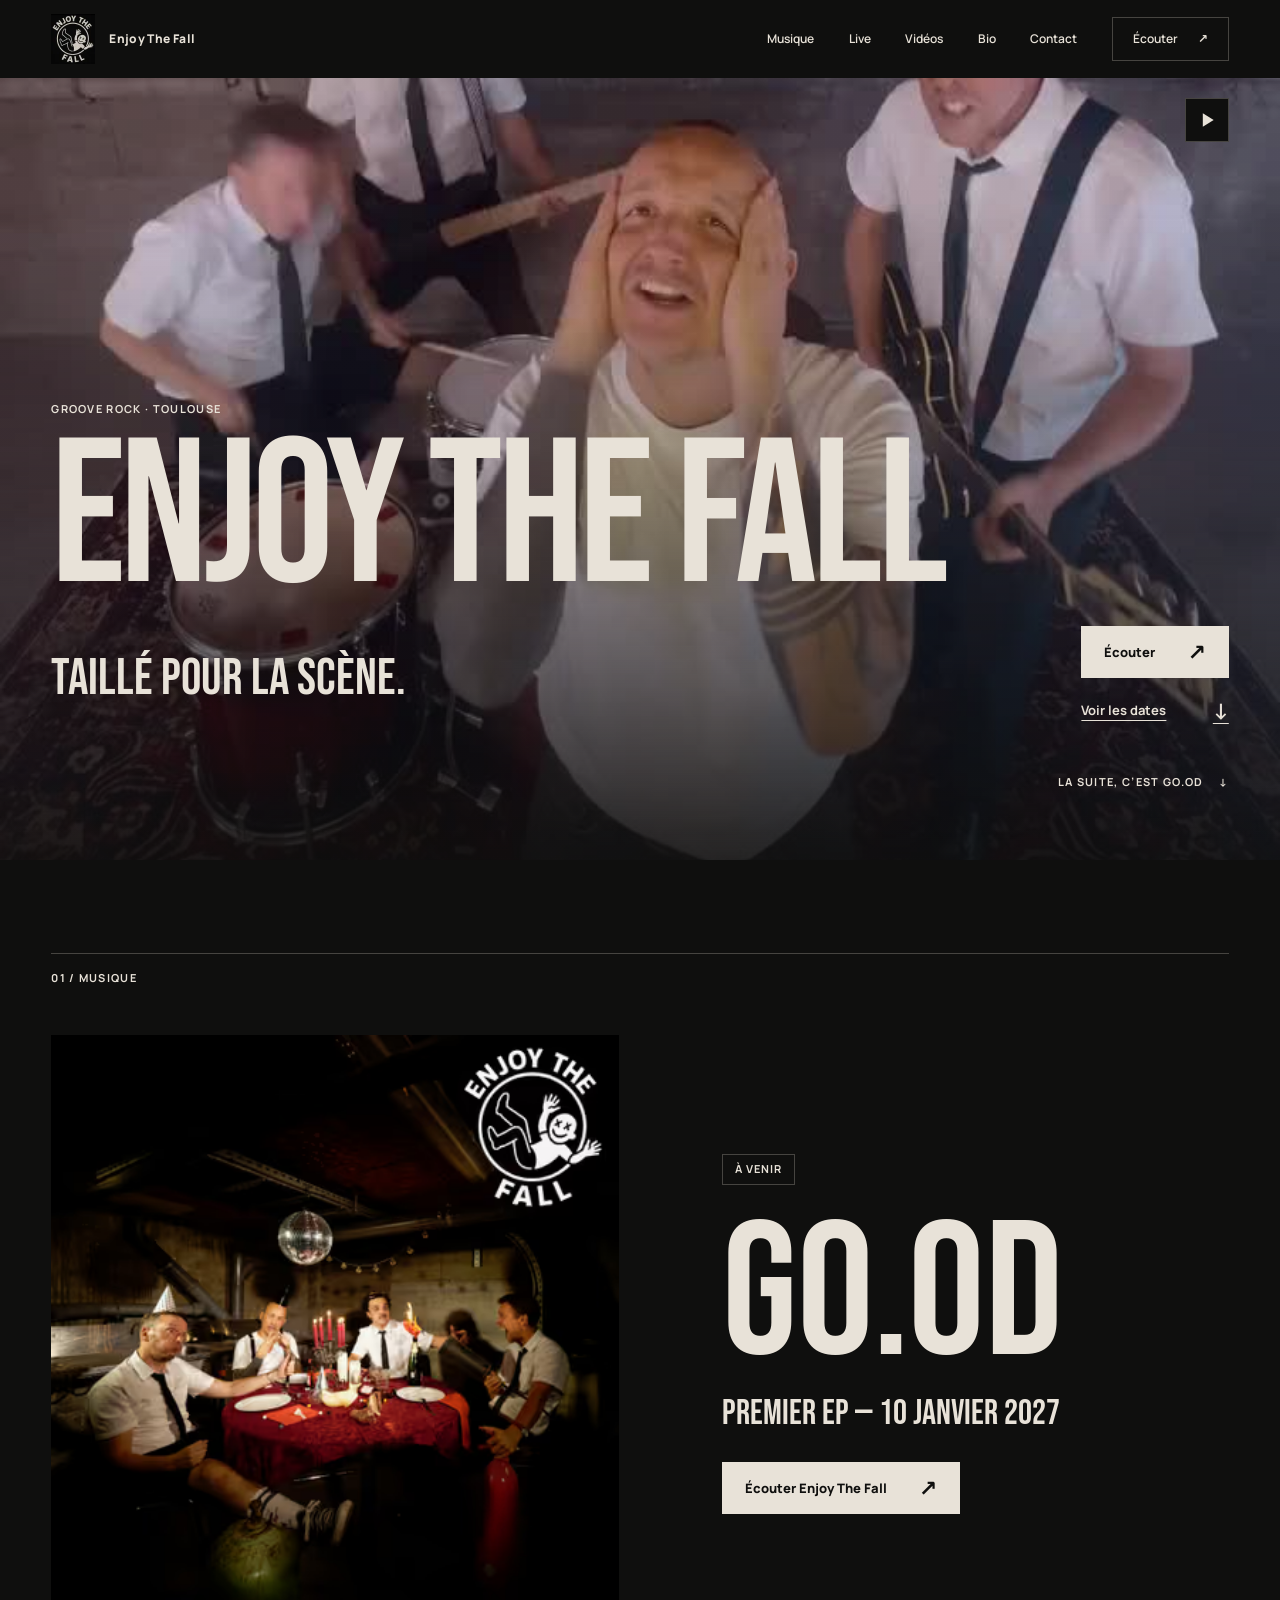
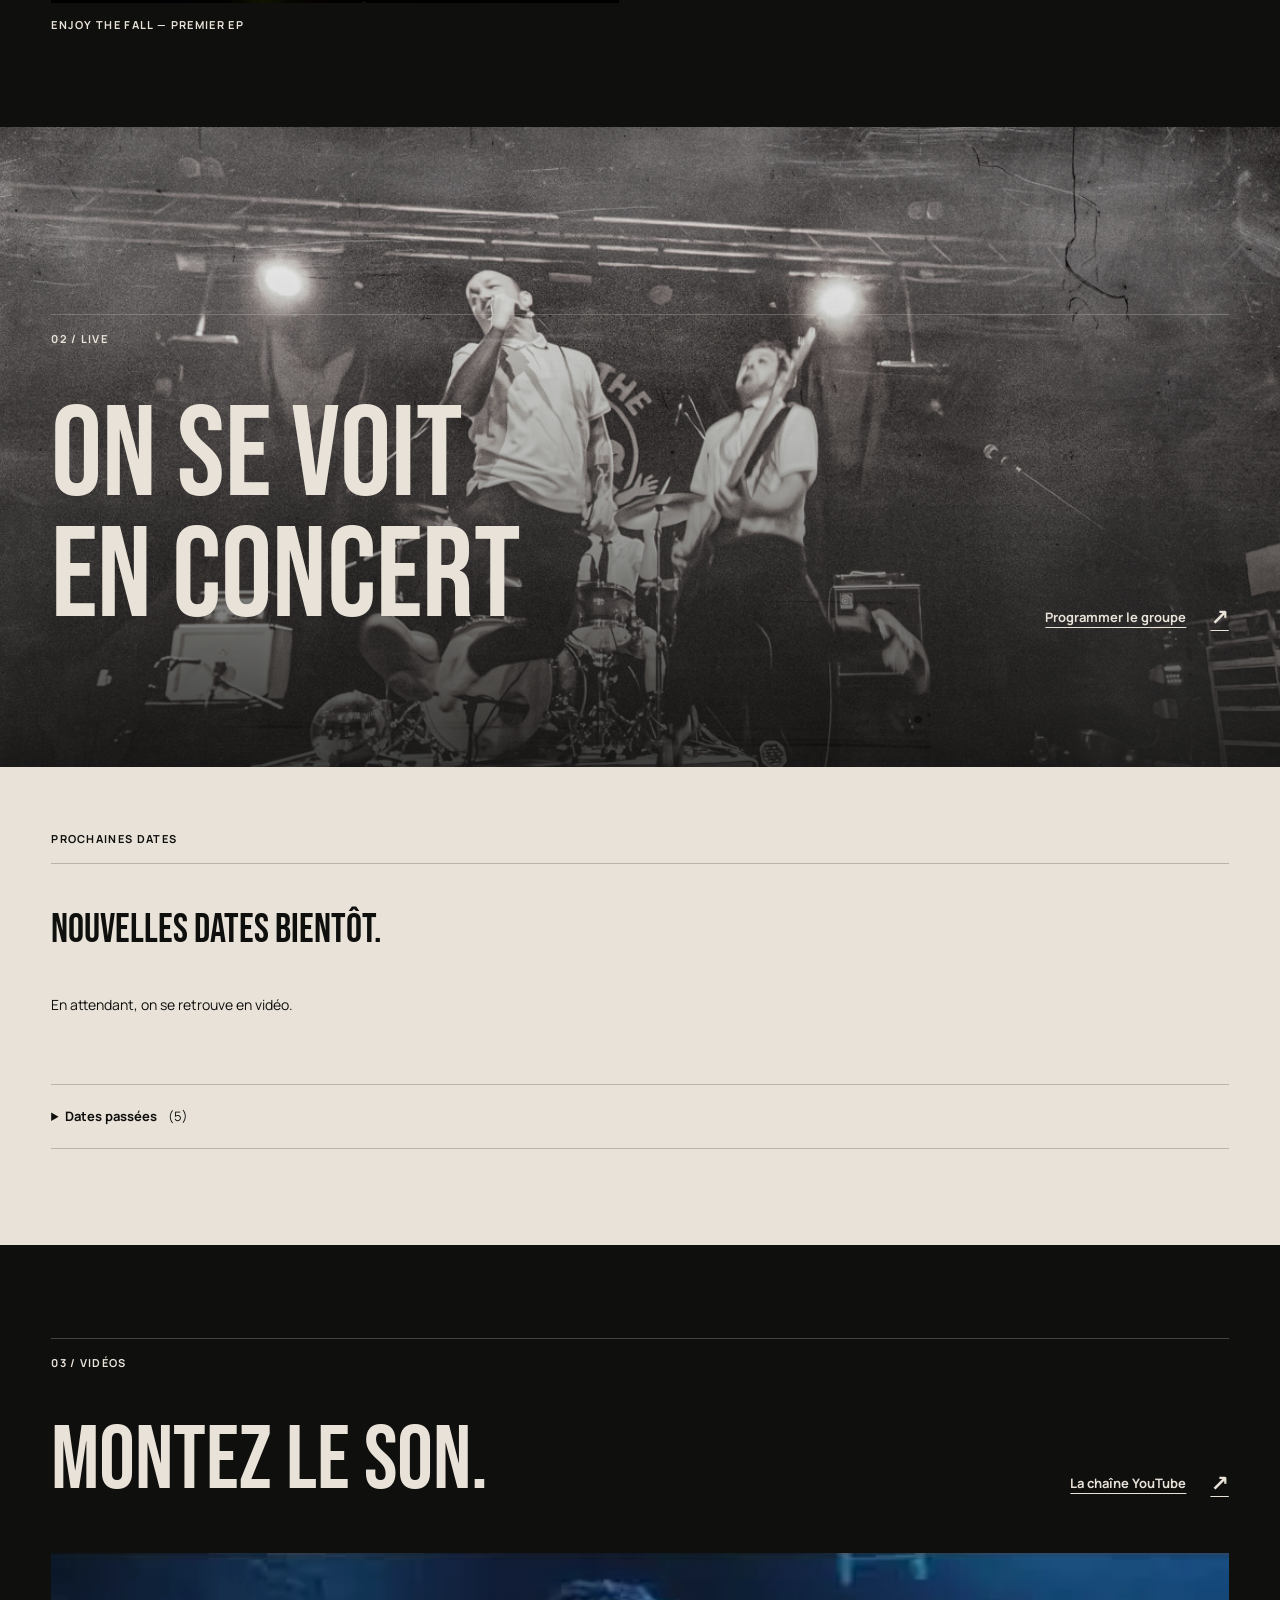
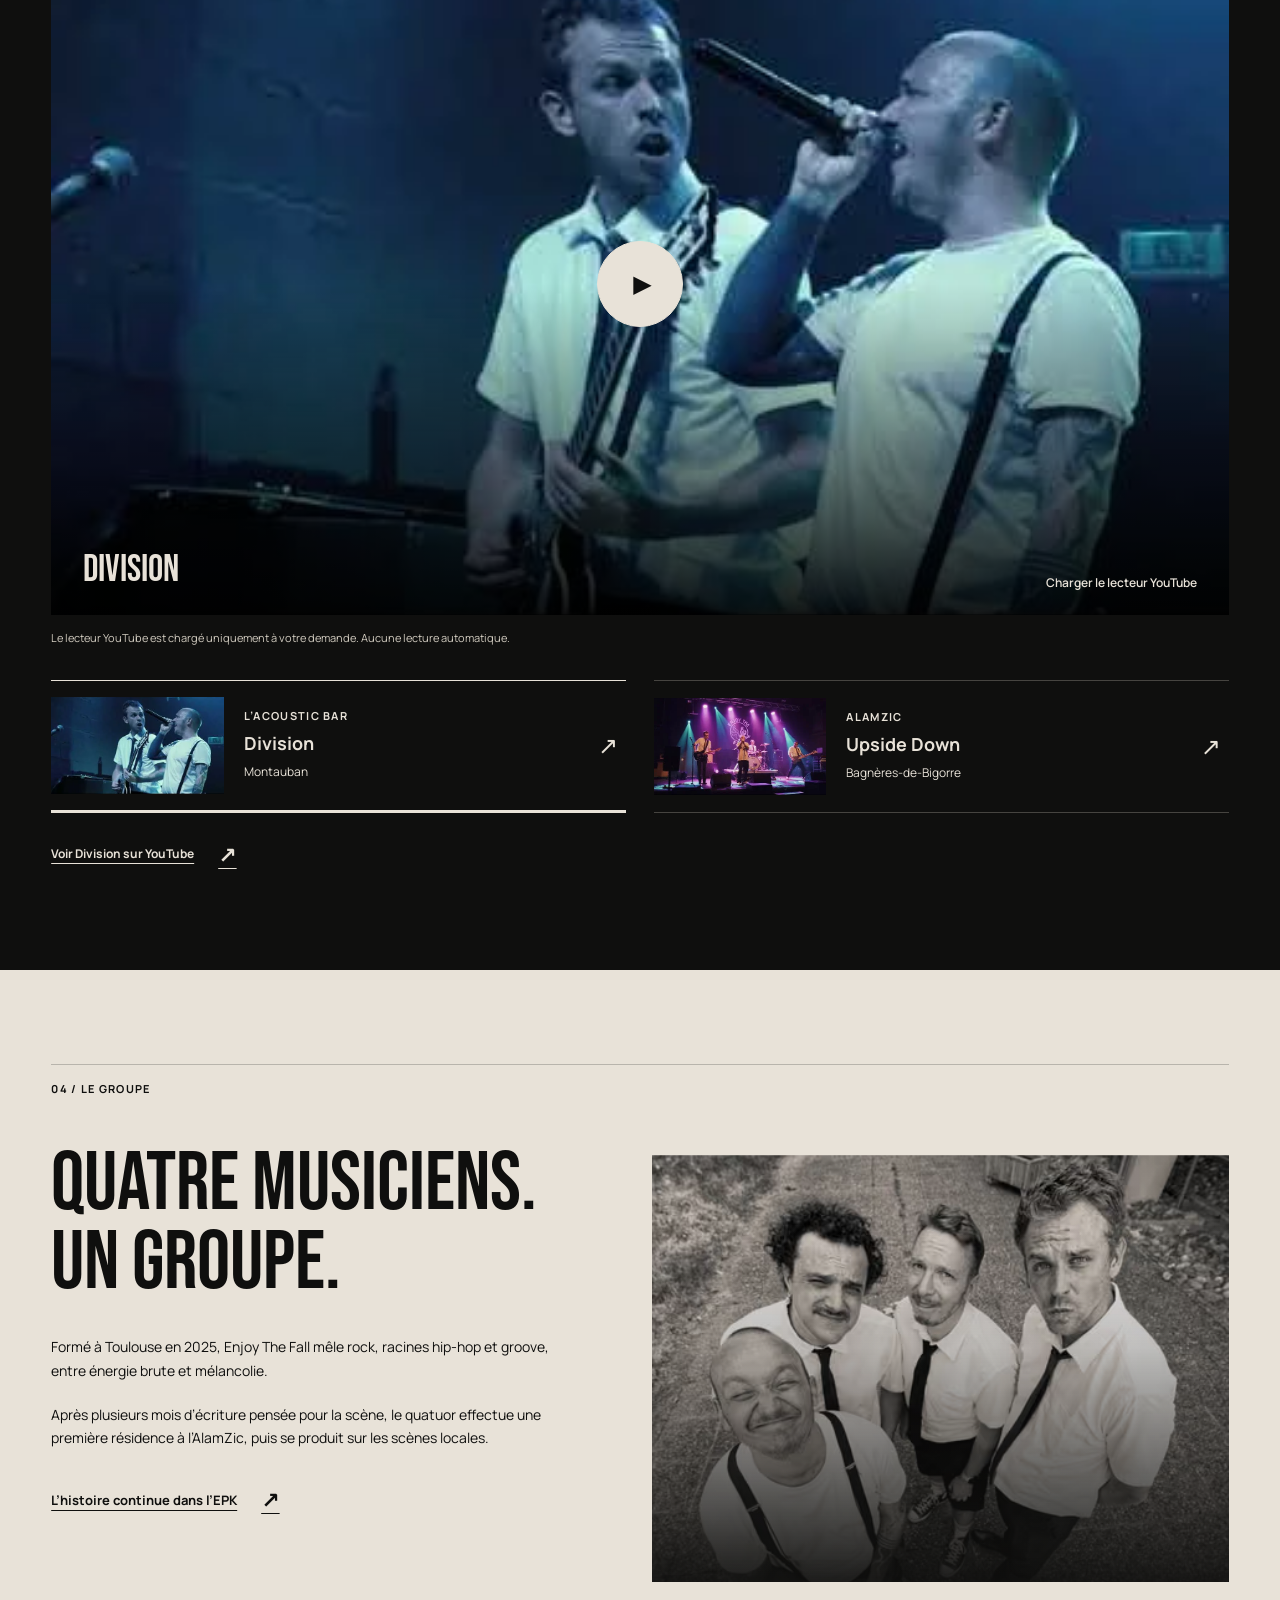
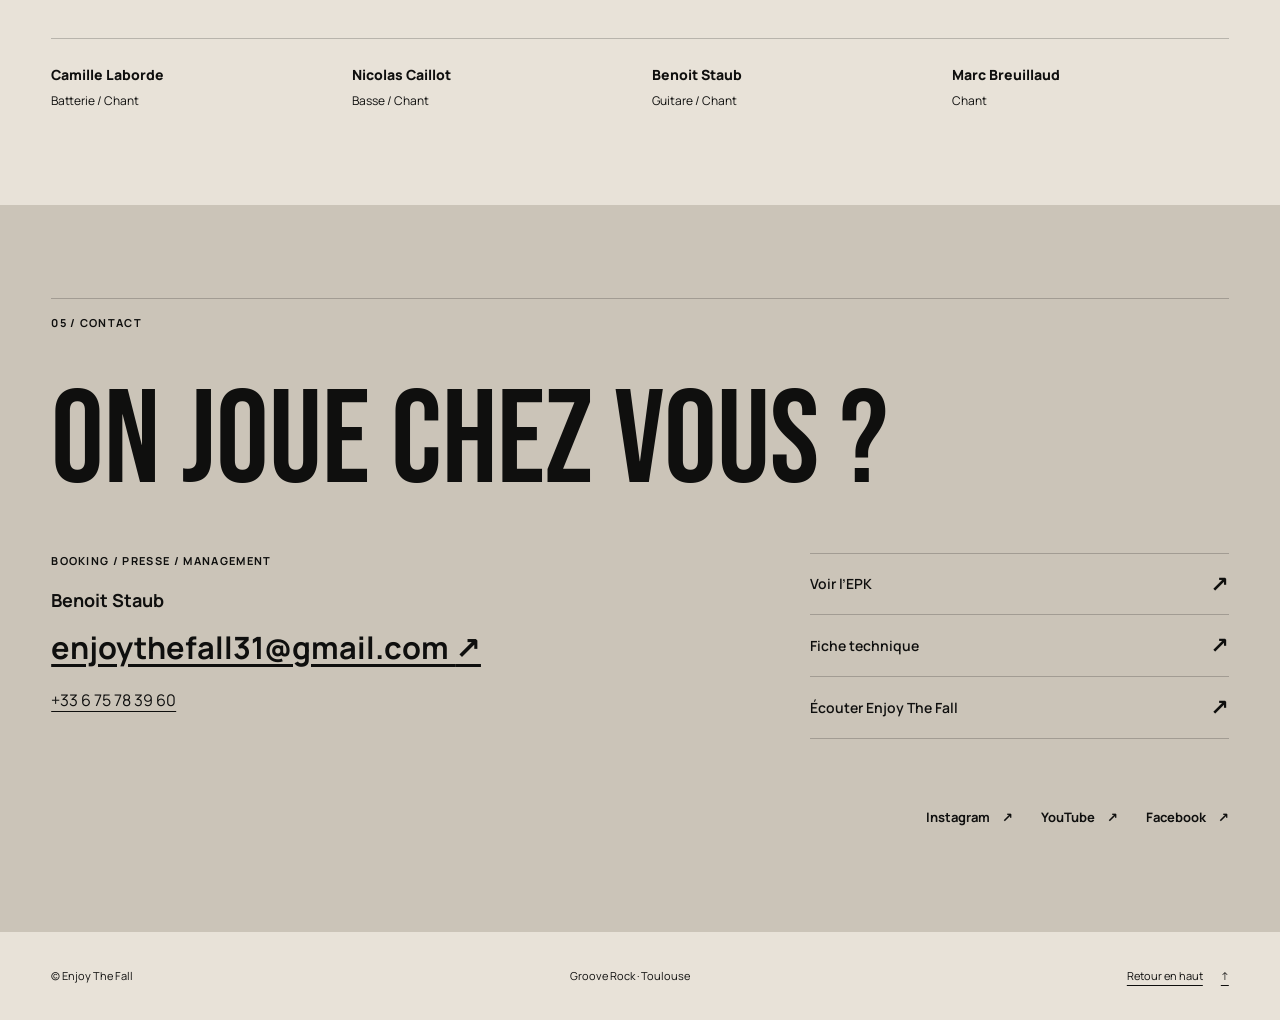
==== commit c5efe404: "Update Push.fm destination and compact video playback control" ====
--- a/index.html
+++ b/index.html
@@ -78,7 +78,7 @@
       <a href="#videos">Vidéos</a>
       <a href="#bio">Bio</a>
       <a href="#contact">Contact</a>
-      <a class="nav-cta" href="https://push.fm/fl/enjoythefall">Écouter <span aria-hidden="true">↗</span></a>
+      <a class="nav-cta" href="https://push.fm/ps/good">Écouter <span aria-hidden="true">↗</span></a>
     </nav>
   </header>
 
@@ -93,7 +93,10 @@
           poster="assets/images/hero-video-desktop.jpg"
           data-desktop="assets/videos/hero-loop-desktop.mp4" data-mobile="assets/videos/hero-loop-mobile.mp4"></video>
       </div>
-      <button class="hero-video-toggle" type="button" aria-controls="hero-video" hidden>Mettre le fond vidéo en pause</button>
+      <button class="hero-video-toggle" type="button" aria-controls="hero-video" aria-label="Mettre le fond vidéo en pause" title="Mettre le fond vidéo en pause" hidden>
+        <svg class="video-icon-pause" viewBox="0 0 24 24" width="20" height="20" aria-hidden="true" focusable="false"><path d="M6 4h4v16H6zM14 4h4v16h-4z" fill="currentColor"/></svg>
+        <svg class="video-icon-play" viewBox="0 0 24 24" width="20" height="20" aria-hidden="true" focusable="false"><path d="M7 4v16l13-8z" fill="currentColor"/></svg>
+      </button>
       <div class="eyebrow hero-kicker"><span>Groove Rock · Toulouse</span><span aria-hidden="true"></span></div>
       <h1 id="hero-title">Enjoy The Fall</h1>
       <div class="hero-grid">
@@ -101,7 +104,7 @@
         <div class="hero-note">
           <p class="display hero-statement">Taillé pour la scène.</p>
           <div class="hero-actions">
-            <a class="button button-light" href="https://push.fm/fl/enjoythefall">Écouter <span aria-hidden="true">↗</span></a>
+            <a class="button button-light" href="https://push.fm/ps/good">Écouter <span aria-hidden="true">↗</span></a>
             <a class="text-link" href="#live">Voir les dates <span aria-hidden="true">↓</span></a>
           </div>
         </div>
@@ -124,7 +127,7 @@
             <span class="tag">À venir</span>
             <h2 id="release-title">GO.OD</h2>
             <p class="release-date display">Premier EP — <time datetime="2027-01-10">10 janvier 2027</time></p>
-            <a class="button button-light" href="https://push.fm/fl/enjoythefall">Écouter Enjoy The Fall <span aria-hidden="true">↗</span></a>
+            <a class="button button-light" href="https://push.fm/ps/good">Écouter Enjoy The Fall <span aria-hidden="true">↗</span></a>
           </div>
         </div>
       </div>
@@ -232,7 +235,7 @@
           <div class="resources">
             <a href="https://www.canva.com/design/DAHS1Ci-k8A/EWjfq9eXTHCa2ak3pogOVA/view">Voir l’EPK <span aria-hidden="true">↗</span></a>
             <a href="https://drive.google.com/file/d/1iUn2sh9PlJyh_9b2dCdLDOD0JUlmlmHV/view?usp=drive_link">Fiche technique <span aria-hidden="true">↗</span></a>
-            <a href="https://push.fm/fl/enjoythefall">Écouter Enjoy The Fall <span aria-hidden="true">↗</span></a>
+            <a href="https://push.fm/ps/good">Écouter Enjoy The Fall <span aria-hidden="true">↗</span></a>
           </div>
         </div>
         <div class="contact-bottom">
--- a/styles.css
+++ b/styles.css
@@ -326,3 +326,8 @@
 @media (min-width: 900px) {
  .hero-note { grid-template-columns: 1fr auto; }
 }
+
+.hero-video-toggle { display: grid; place-items: center; width: 44px; height: 44px; padding: 11px; }
+.hero-video-toggle .video-icon-play { display: none; }
+.hero-video-toggle[data-paused="true"] .video-icon-pause { display: none; }
+.hero-video-toggle[data-paused="true"] .video-icon-play { display: block; }
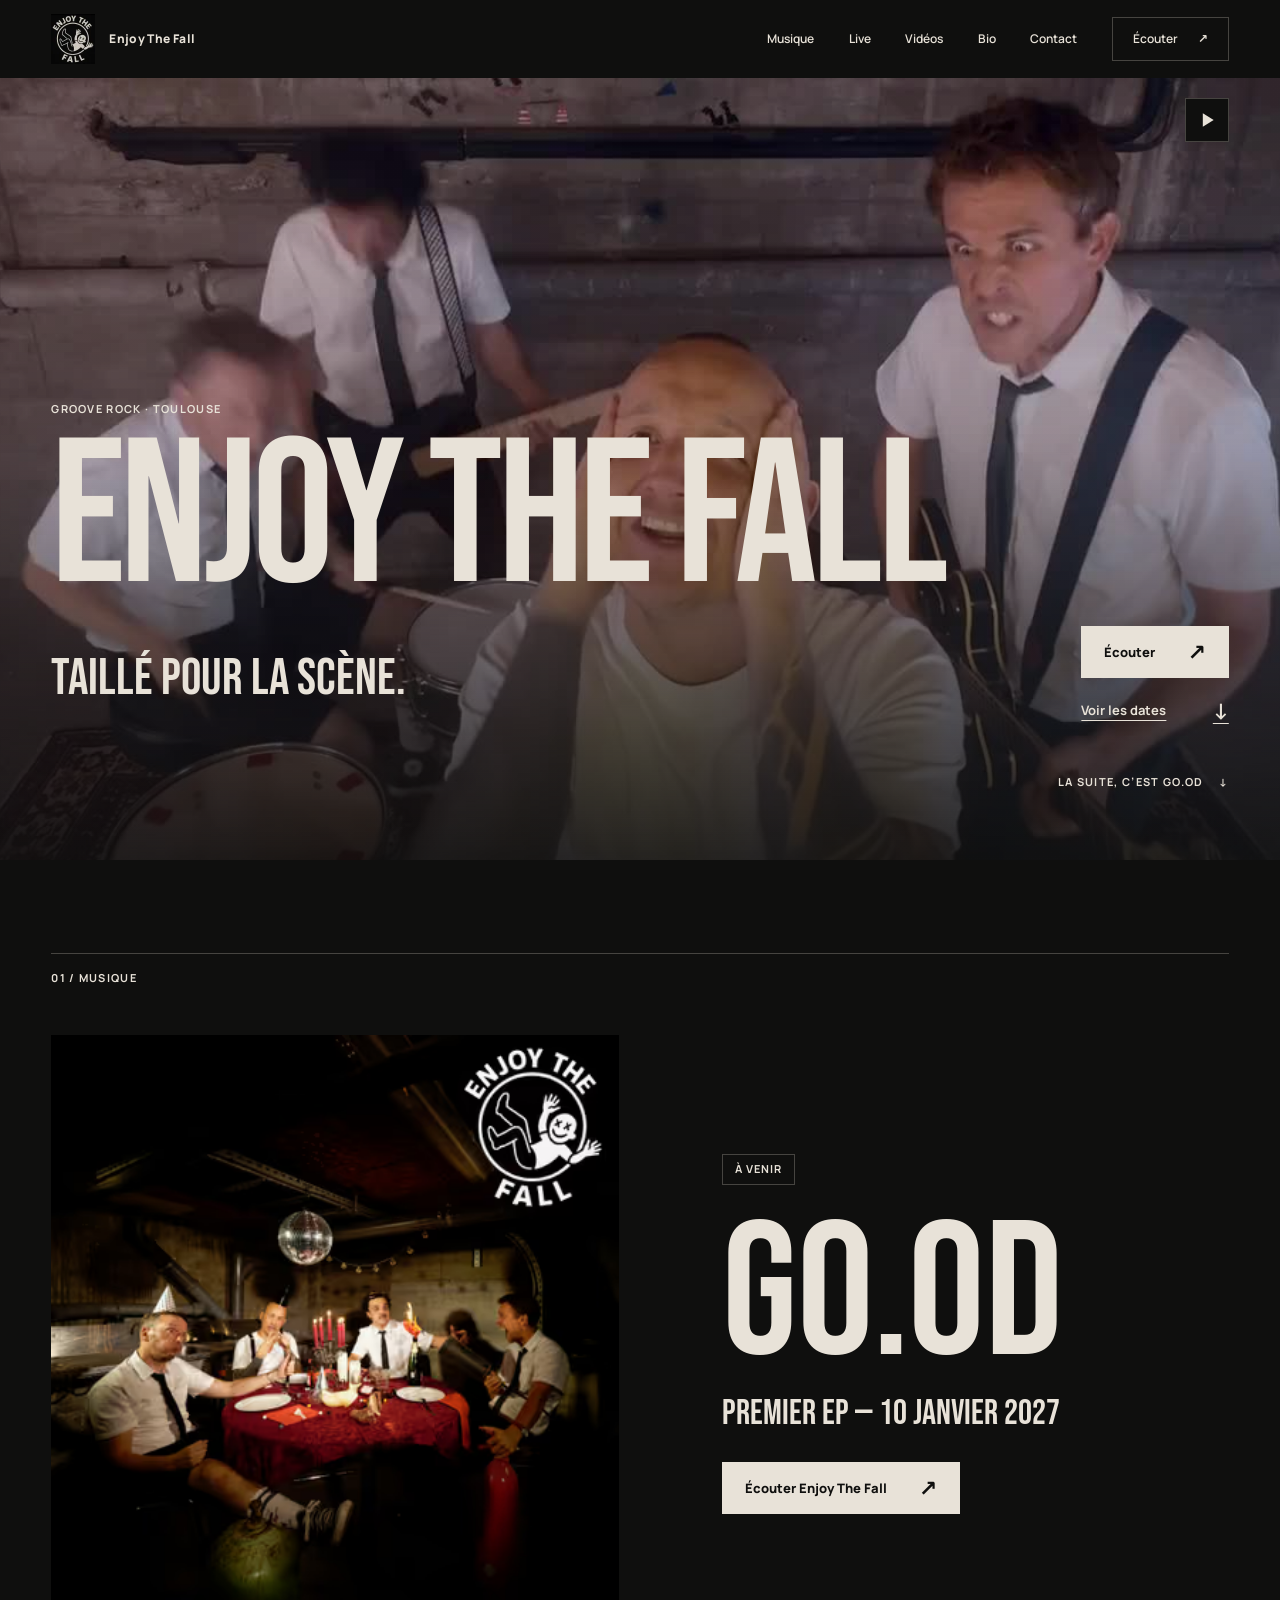
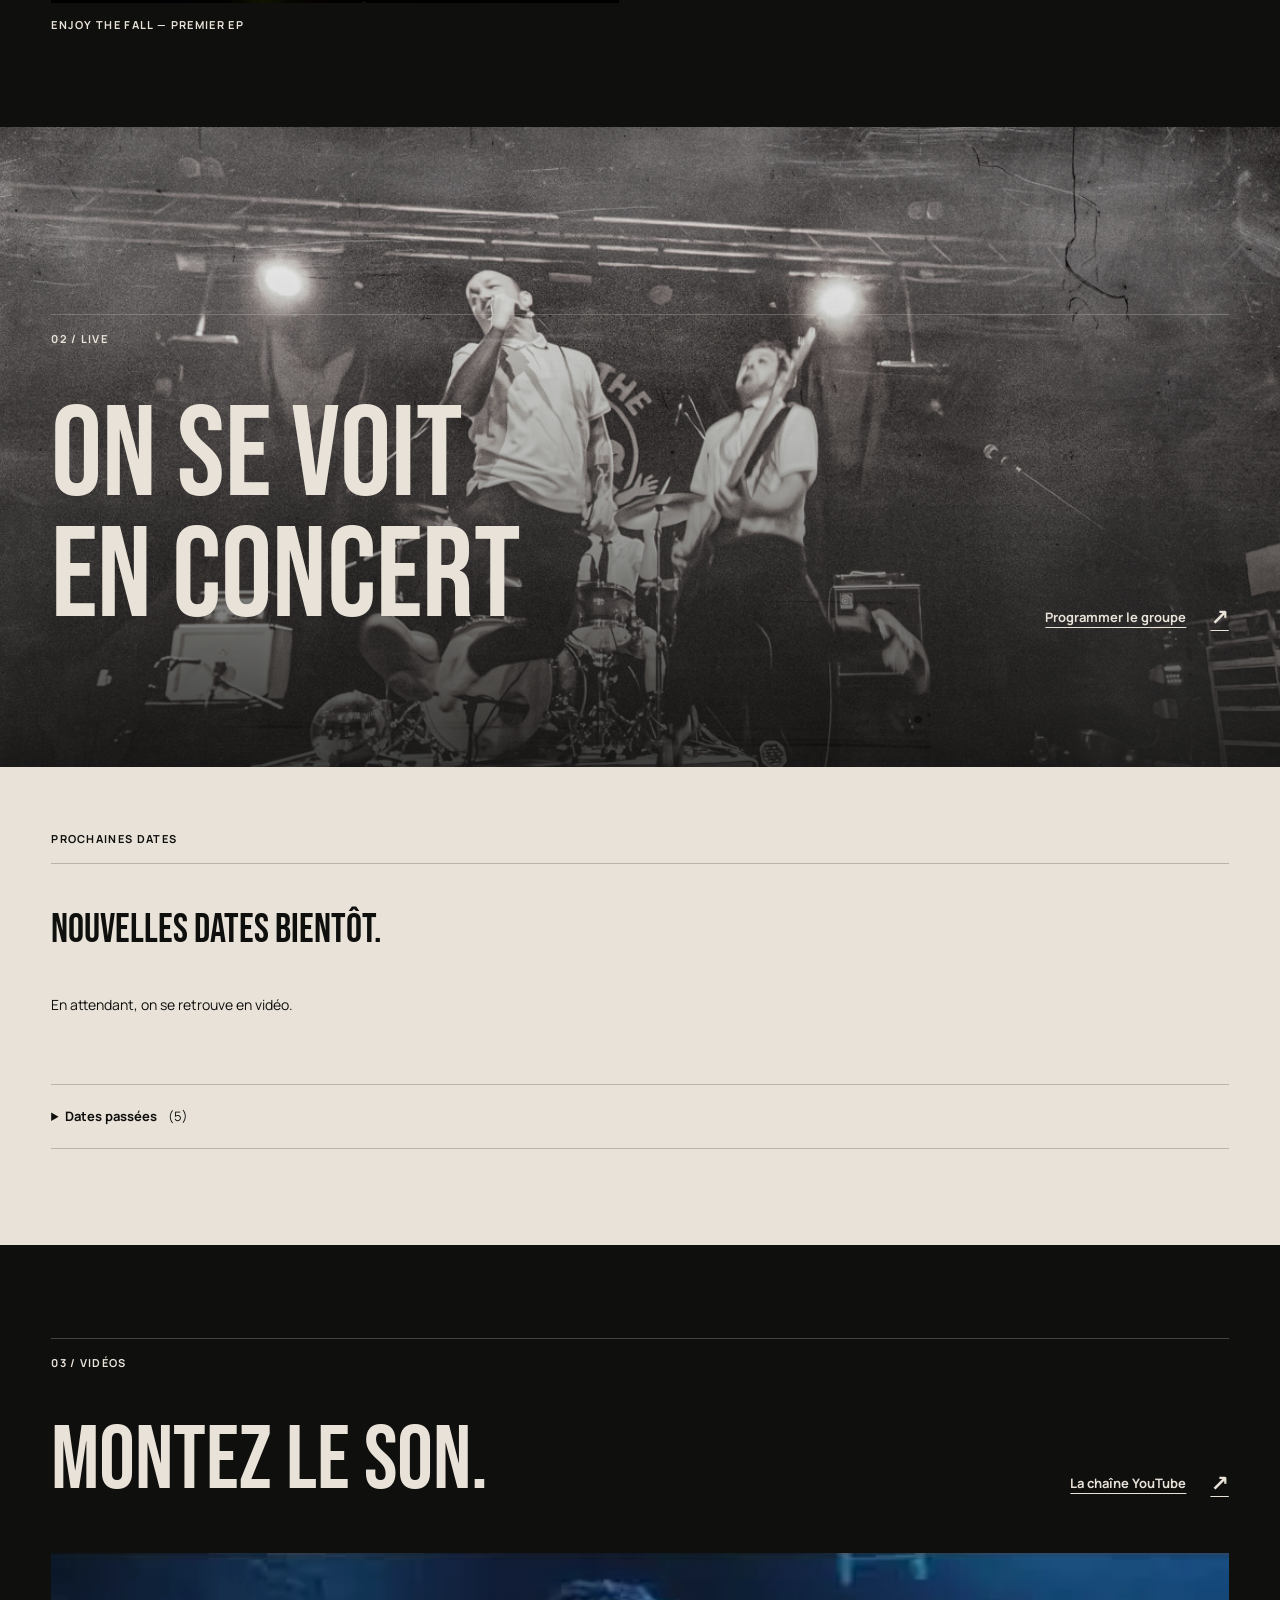
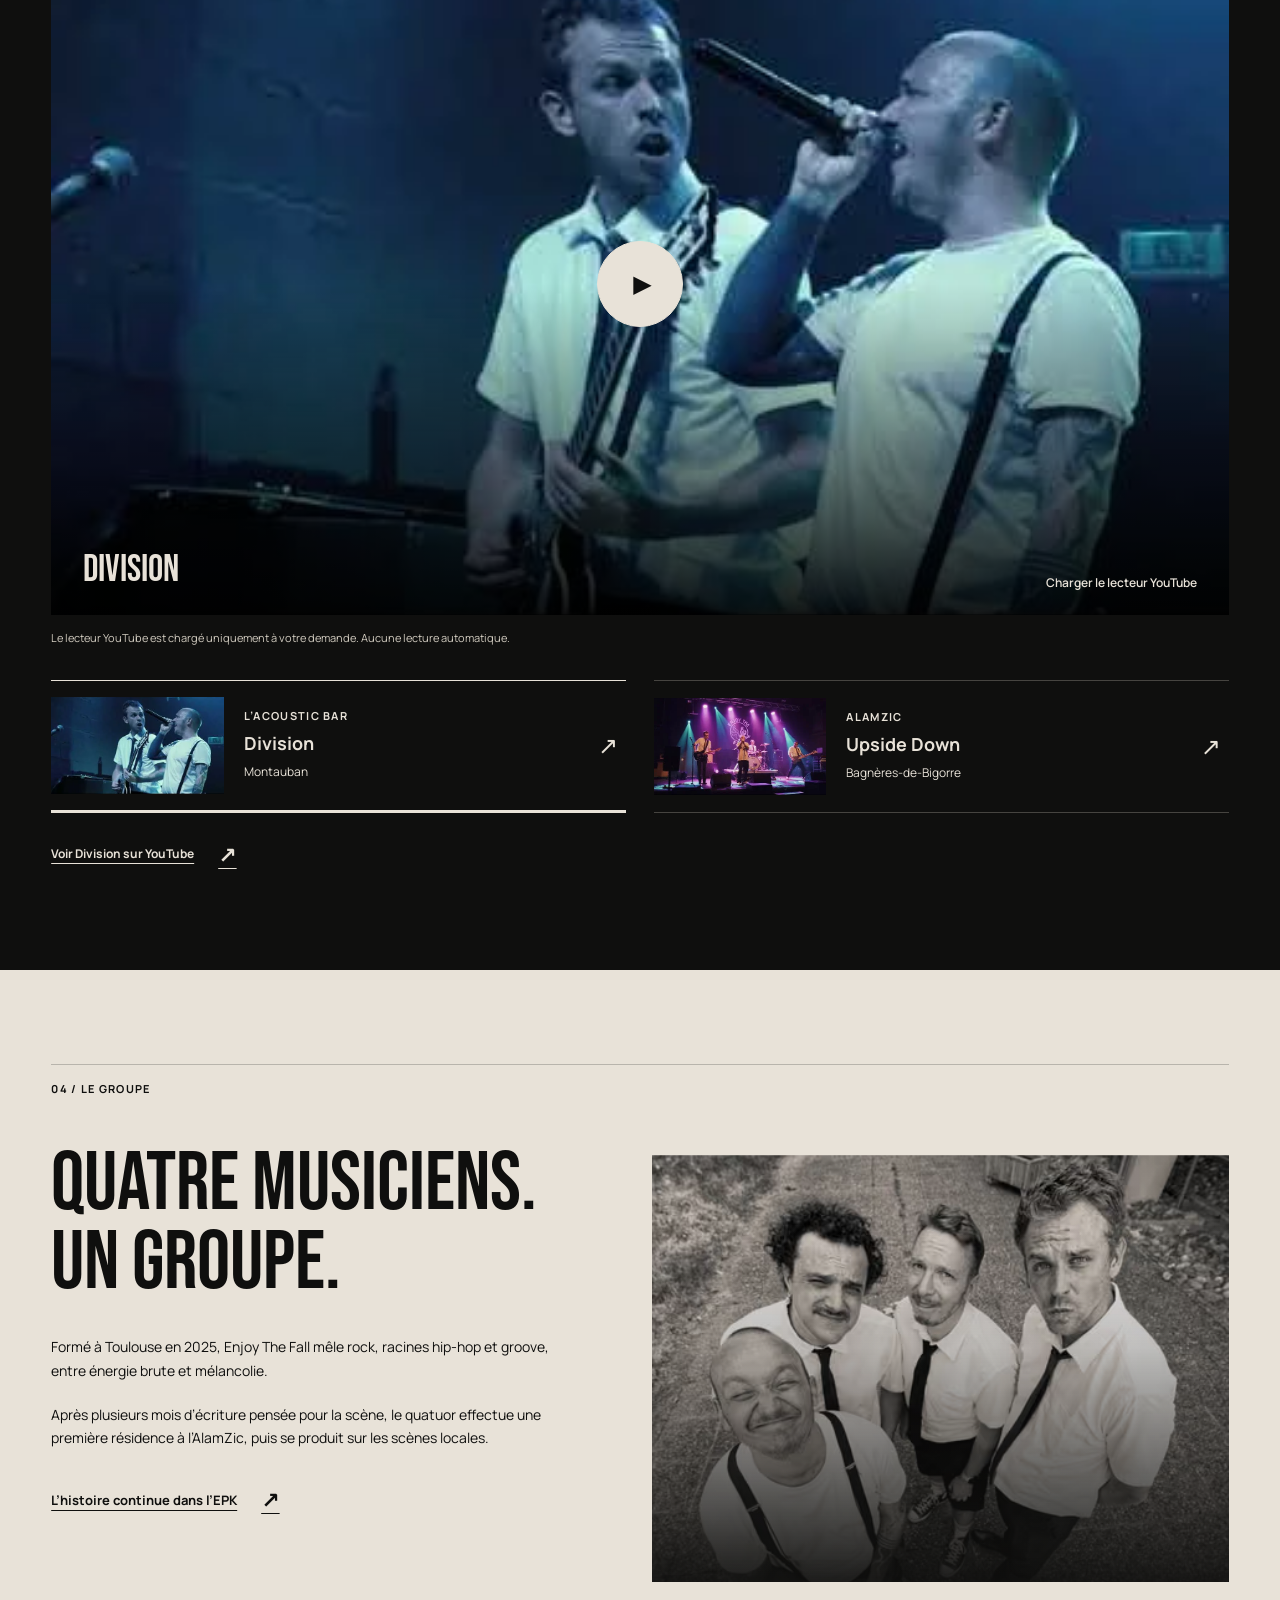
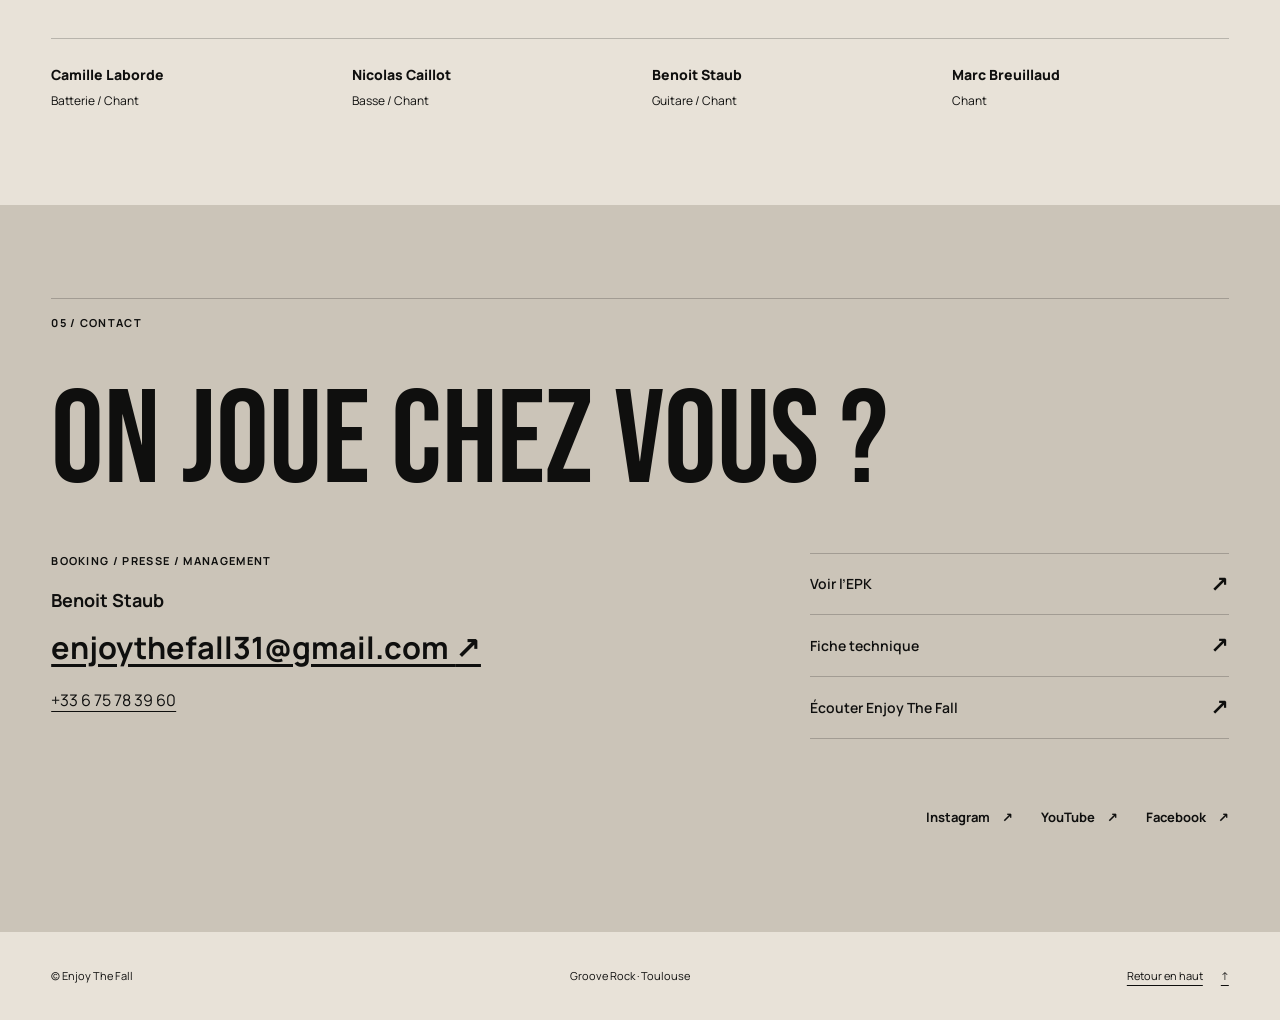
==== commit a666bc76: "Set enjoythefall.fr as canonical domain across SEO metadata" ====
--- a/index.html
+++ b/index.html
@@ -3,28 +3,29 @@
 <head>
   <meta charset="utf-8">
   <meta name="viewport" content="width=device-width, initial-scale=1">
-  <title>Enjoy The Fall — Groupe Groove Rock à Toulouse | GO.OD</title>
-  <meta name="description" content="Enjoy The Fall, quatuor groove rock de Toulouse aux racines hip-hop. Découvrez le live, les vidéos et GO.OD, premier EP prévu le 10 janvier 2027.">
-  <meta name="robots" content="index, follow">
+  <title>Enjoy The Fall — Groupe groove rock à Toulouse | Site officiel</title>
+  <meta name="description" content="Site officiel d’Enjoy The Fall, groupe de groove rock à Toulouse. Concerts, vidéos live et GO.OD, premier EP prévu le 10 janvier 2027.">
+  <meta name="robots" content="index, follow, max-image-preview:large">
   <!-- URL de publication configurable avec tools/configure-domain.mjs. -->
-  <link rel="canonical" href="https://calabo-act21.github.io/enjoy-the-fall-codex-project/">
+  <link rel="canonical" href="https://enjoythefall.fr/">
   <meta property="og:type" content="website">
   <meta property="og:locale" content="fr_FR">
   <meta property="og:site_name" content="Enjoy The Fall">
-  <meta property="og:title" content="Enjoy The Fall — Groove Rock · Toulouse">
-  <meta property="og:description" content="Du groove, de l’énergie brute, des racines hip-hop. Live, vidéos et GO.OD, premier EP prévu le 10 janvier 2027.">
-  <meta property="og:url" content="https://calabo-act21.github.io/enjoy-the-fall-codex-project/">
-  <meta property="og:image" content="https://calabo-act21.github.io/enjoy-the-fall-codex-project/assets/images/social.jpg">
+  <meta property="og:title" content="Enjoy The Fall — Groupe groove rock à Toulouse | Site officiel">
+  <meta property="og:description" content="Site officiel d’Enjoy The Fall, groupe de groove rock à Toulouse. Concerts, vidéos live et GO.OD, premier EP prévu le 10 janvier 2027.">
+  <meta property="og:url" content="https://enjoythefall.fr/">
+  <meta property="og:image" content="https://enjoythefall.fr/assets/images/social.jpg">
   <meta property="og:image:width" content="1200">
   <meta property="og:image:height" content="630">
   <meta property="og:image:alt" content="Les quatre membres d’Enjoy The Fall, photographiés en plongée.">
   <meta name="twitter:card" content="summary_large_image">
-  <meta name="twitter:title" content="Enjoy The Fall — Groove Rock · Toulouse">
-  <meta name="twitter:description" content="Un assaut rock aux racines hip-hop. Découvrez le groupe, les dates et le premier EP GO.OD, prévu le 10 janvier 2027.">
-  <meta name="twitter:image" content="https://calabo-act21.github.io/enjoy-the-fall-codex-project/assets/images/social.jpg">
+  <meta name="twitter:title" content="Enjoy The Fall — Groupe groove rock à Toulouse | Site officiel">
+  <meta name="twitter:description" content="Site officiel d’Enjoy The Fall, groupe de groove rock à Toulouse. Concerts, vidéos live et GO.OD, premier EP prévu le 10 janvier 2027.">
+  <meta name="twitter:image" content="https://enjoythefall.fr/assets/images/social.jpg">
   <meta name="twitter:image:alt" content="Les quatre membres d’Enjoy The Fall, photographiés en plongée.">
   <meta name="theme-color" content="#0f0f0e">
   <link rel="icon" type="image/png" sizes="32x32" href="assets/icons/favicon-32.png">
+  <link rel="icon" type="image/png" sizes="192x192" href="assets/icons/icon-192.png">
   <link rel="apple-touch-icon" href="assets/icons/apple-touch-icon.png">
   <link rel="manifest" href="site.webmanifest">
   <link rel="preload" href="assets/fonts/bebas-neue-latin.woff2" as="font" type="font/woff2" crossorigin>
@@ -34,33 +35,98 @@
   <script type="application/ld+json">
   {
     "@context": "https://schema.org",
-    "@type": "MusicGroup",
-    "@id": "https://calabo-act21.github.io/enjoy-the-fall-codex-project/#groupe",
-    "name": "Enjoy The Fall",
-    "url": "https://calabo-act21.github.io/enjoy-the-fall-codex-project/",
-    "description": "Quatuor toulousain formé en 2025, entre groove rock, racines hip-hop, énergie brute et mélancolie.",
-    "foundingDate": "2025",
-    "foundingLocation": {"@type": "Place", "name": "Toulouse, France"},
-    "genre": ["Rock", "Groove Rock"],
-    "image": "https://calabo-act21.github.io/enjoy-the-fall-codex-project/assets/images/social.jpg",
-    "logo": "https://calabo-act21.github.io/enjoy-the-fall-codex-project/assets/icons/icon-512.png",
-    "member": [
-      {"@type": "Person", "name": "Camille Laborde", "jobTitle": "Batterie / Chant"},
-      {"@type": "Person", "name": "Nicolas Caillot", "jobTitle": "Basse / Chant"},
-      {"@type": "Person", "name": "Benoit Staub", "jobTitle": "Guitare / Chant"},
-      {"@type": "Person", "name": "Marc Breuillaud", "jobTitle": "Chant"}
-    ],
-    "sameAs": [
-      "https://www.facebook.com/profile.php?id=61582403791190",
-      "https://www.instagram.com/enjoy_the_fall_/",
-      "https://www.youtube.com/@EnjoyTheFall.31"
-    ],
-    "contactPoint": {
-      "@type": "ContactPoint",
-      "contactType": "Booking / Presse / Management",
-      "email": "enjoythefall31@gmail.com",
-      "telephone": "+33675783960"
-    }
+    "@graph": [
+      {
+        "@type": "WebSite",
+        "@id": "https://enjoythefall.fr/#website",
+        "url": "https://enjoythefall.fr/",
+        "name": "Enjoy The Fall",
+        "inLanguage": "fr-FR",
+        "publisher": {
+          "@id": "https://enjoythefall.fr/#groupe"
+        }
+      },
+      {
+        "@type": "WebPage",
+        "@id": "https://enjoythefall.fr/#webpage",
+        "url": "https://enjoythefall.fr/",
+        "name": "Enjoy The Fall — Groupe groove rock à Toulouse | Site officiel",
+        "description": "Site officiel d’Enjoy The Fall, groupe de groove rock à Toulouse. Concerts, vidéos live et GO.OD, premier EP prévu le 10 janvier 2027.",
+        "inLanguage": "fr-FR",
+        "isPartOf": {
+          "@id": "https://enjoythefall.fr/#website"
+        },
+        "mainEntity": {
+          "@id": "https://enjoythefall.fr/#groupe"
+        },
+        "primaryImageOfPage": {
+          "@id": "https://enjoythefall.fr/#image"
+        }
+      },
+      {
+        "@type": "MusicGroup",
+        "@id": "https://enjoythefall.fr/#groupe",
+        "name": "Enjoy The Fall",
+        "url": "https://enjoythefall.fr/",
+        "description": "Quatuor toulousain formé en 2025, entre groove rock, racines hip-hop, énergie brute et mélancolie.",
+        "foundingDate": "2025",
+        "foundingLocation": {
+          "@type": "Place",
+          "name": "Toulouse, France"
+        },
+        "genre": [
+          "Rock",
+          "Groove Rock"
+        ],
+        "image": "https://enjoythefall.fr/assets/images/social.jpg",
+        "logo": "https://enjoythefall.fr/assets/icons/icon-512.png",
+        "member": [
+          {
+            "@type": "Person",
+            "name": "Camille Laborde",
+            "jobTitle": "Batterie / Chant"
+          },
+          {
+            "@type": "Person",
+            "name": "Nicolas Caillot",
+            "jobTitle": "Basse / Chant"
+          },
+          {
+            "@type": "Person",
+            "name": "Benoit Staub",
+            "jobTitle": "Guitare / Chant"
+          },
+          {
+            "@type": "Person",
+            "name": "Marc Breuillaud",
+            "jobTitle": "Chant"
+          }
+        ],
+        "sameAs": [
+          "https://www.facebook.com/profile.php?id=61582403791190",
+          "https://www.instagram.com/enjoy_the_fall_/",
+          "https://www.youtube.com/@EnjoyTheFall.31"
+        ],
+        "contactPoint": {
+          "@type": "ContactPoint",
+          "contactType": "Booking / Presse / Management",
+          "email": "enjoythefall31@gmail.com",
+          "telephone": "+33675783960"
+        },
+        "mainEntityOfPage": {
+          "@id": "https://enjoythefall.fr/#webpage"
+        }
+      },
+      {
+        "@type": "ImageObject",
+        "@id": "https://enjoythefall.fr/#image",
+        "url": "https://enjoythefall.fr/assets/images/social.jpg",
+        "contentUrl": "https://enjoythefall.fr/assets/images/social.jpg",
+        "width": 1200,
+        "height": 630,
+        "caption": "Les quatre membres d’Enjoy The Fall, photographiés en plongée."
+      }
+    ]
   }
   </script>
 </head>
